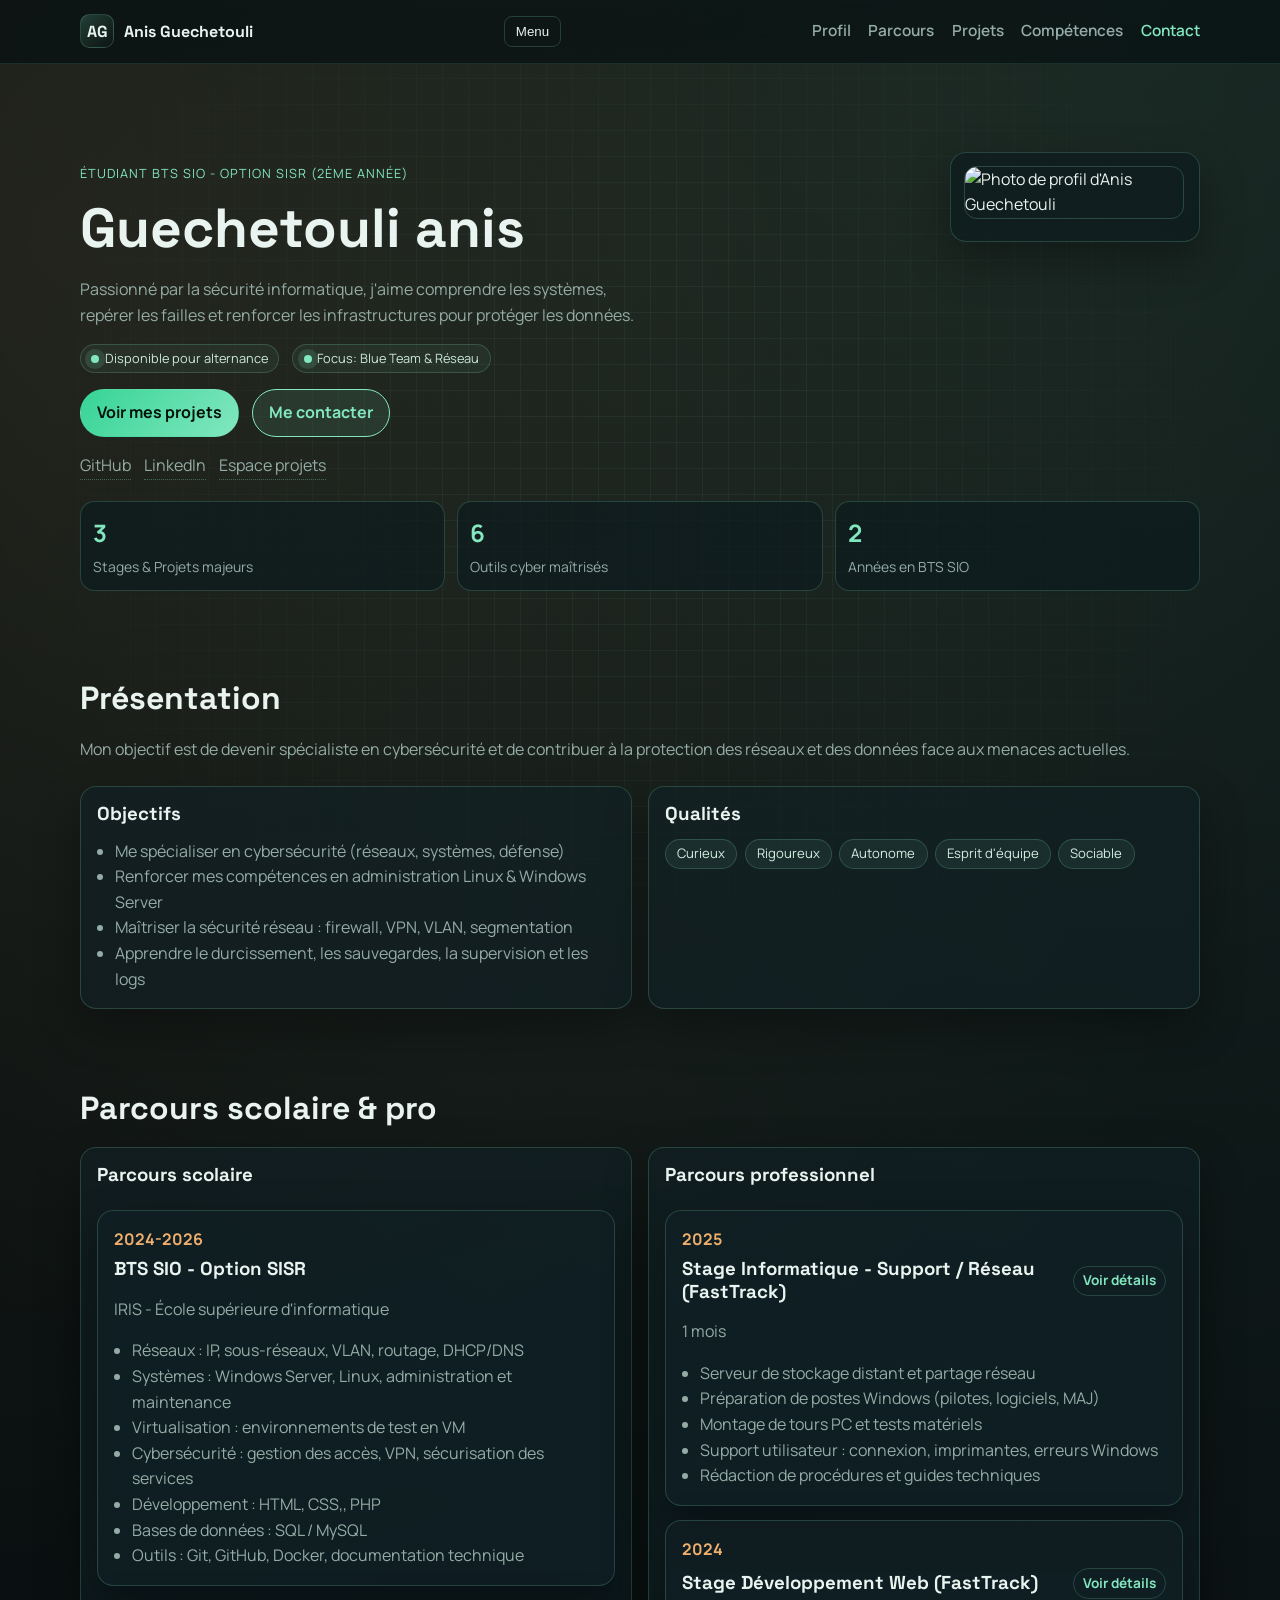
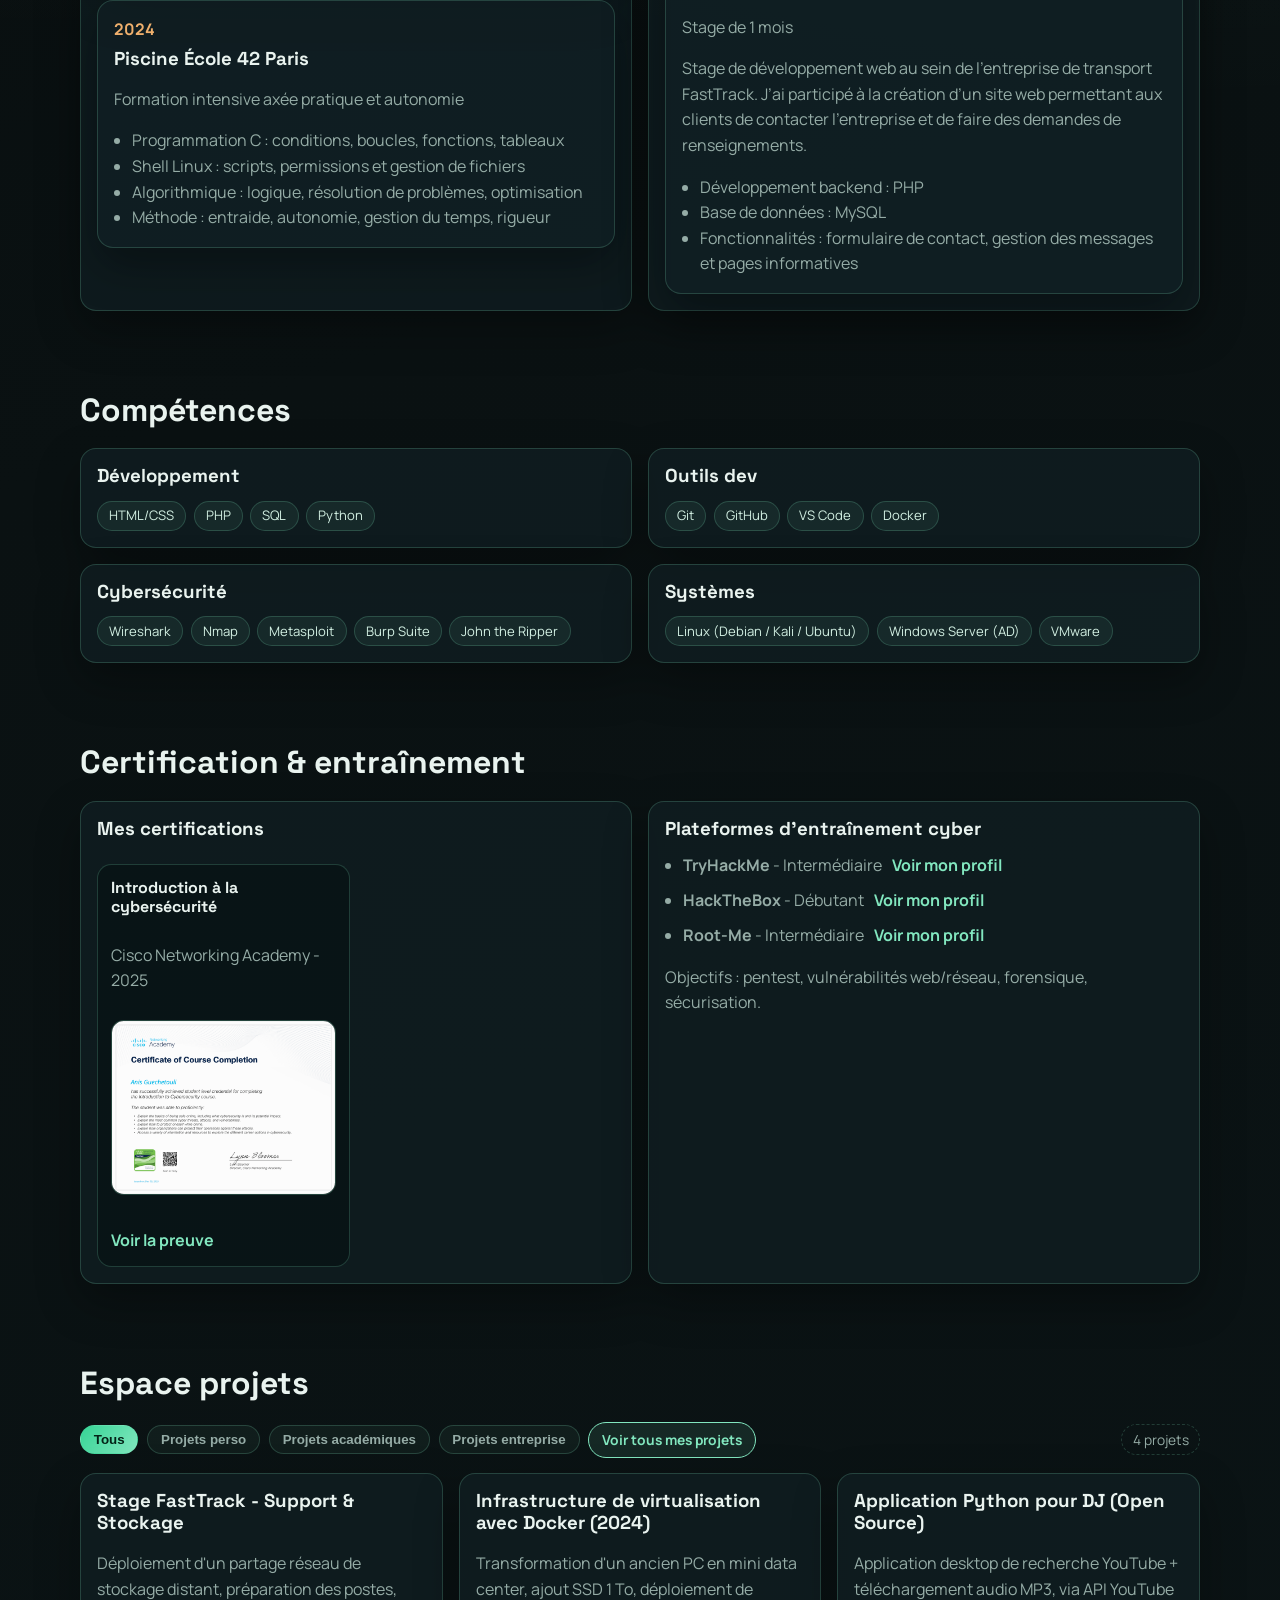
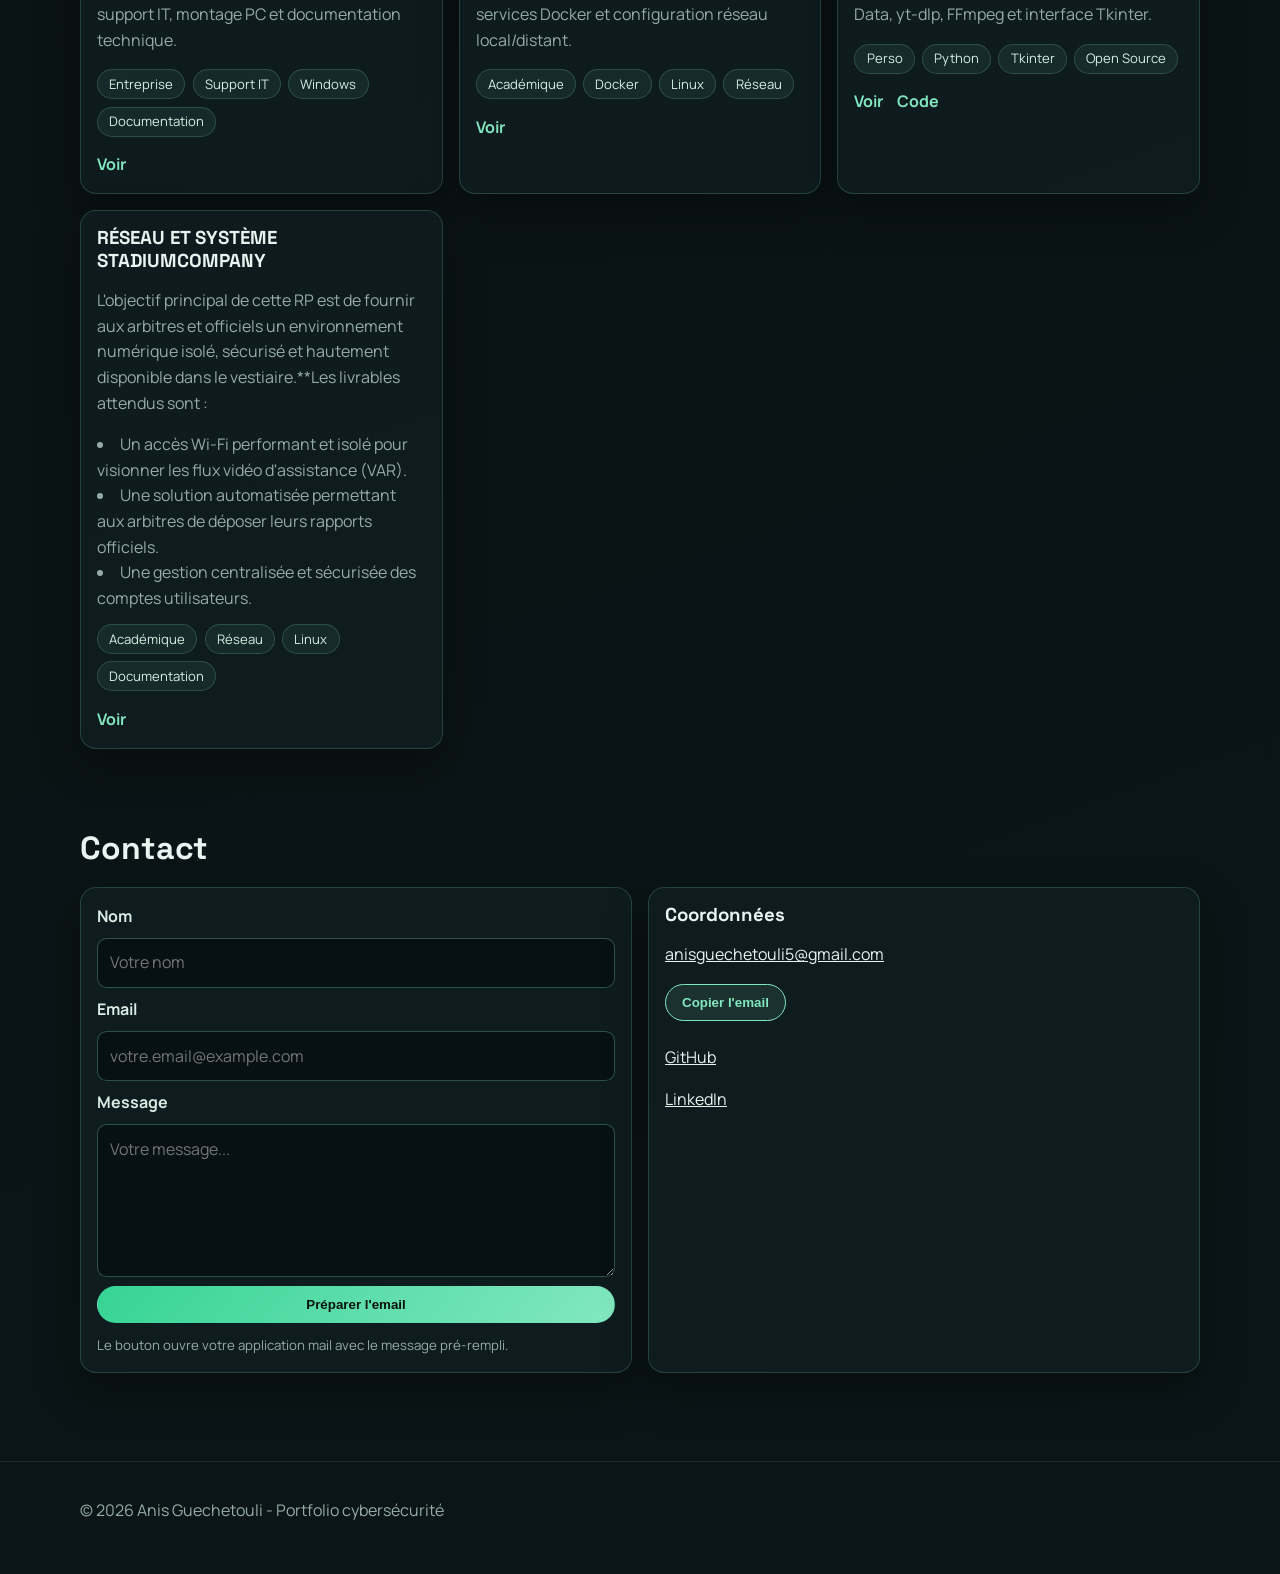
==== index.html @ 328695a2 "premier commit" ====
﻿<!DOCTYPE html>
<html lang="fr">
    <head>
        <meta charset="UTF-8"/>
        <meta name="viewport" content="width=device-width, initial-scale=1.0"/>
        <title>Anis Guechetouli | Portfolio Cybersécurité</title>
        <meta
            name="description"
            content="Portfolio d'Anis Guechetouli, étudiant BTS SIO SISR, orienté cybersécurité, réseaux et systèmes."/>
        <link rel="preconnect" href="https://fonts.googleapis.com"/>
        <link
            rel="preconnect"
            href="https://fonts.gstatic.com"
            crossorigin="crossorigin"/>
        <link
            href="https://fonts.googleapis.com/css2?family=Space+Grotesk:wght@400;500;700&family=Manrope:wght@400;600;700&display=swap"
            rel="stylesheet"/>
        <link rel="stylesheet" href="styles.css?v=20260315b"/>
    </head>
    <body>
        <div class="scroll-progress" id="scrollProgress" aria-hidden="true"></div>
        <div class="bg-grid" aria-hidden="true"></div>

        <header class="site-header">
            <div class="container nav-wrap">
                <a href="#home" class="brand">
                    <span class="brand-mark">AG</span>
                    <span class="brand-text">Anis Guechetouli</span>
                </a>
                <button class="menu-btn" id="menuBtn" aria-label="Ouvrir le menu">Menu</button>
                <nav class="nav" id="siteNav">
                    <a href="#profil">Profil</a>
                    <a href="#parcours">Parcours</a>
                    <a href="#projets">Projets</a>
                    <a href="#competences">Compétences</a>
                    <a href="#contact">Contact</a>
                </nav>
            </div>
        </header>

        <main id="home">
            <section class="hero container reveal">
                <div class="hero-layout">
                    <div>
                        <p class="eyebrow">Étudiant BTS SIO - Option SISR (2ème année)</p>
                        <h1>Guechetouli anis</h1>
                        <p class="lead">
                            Passionné par la sécurité informatique, j'aime comprendre les systèmes, repérer
                            les failles et renforcer les infrastructures pour protéger les données.
                        </p>
                        <div class="hero-meta">
                            <span class="status-dot">Disponible pour alternance</span>
                            <span class="status-dot">Focus: Blue Team & Réseau</span>
                        </div>
                    </div>

                    <aside class="profile-card">
                        <img
                            class="profile-photo"
                            src="IMG_6155.png"
                            alt="Photo de profil d'Anis Guechetouli"/>
                        <p class="photo-note"></p>
                    </aside>
                </div>

                <div class="hero-actions">
                    <a class="btn btn-primary" href="#projets">Voir mes projets</a>
                    <a class="btn btn-ghost" href="mailto:anisguechetouli5@gmail.com">Me contacter</a>
                </div>

                <div class="social-links">
                    <a href="https://github.com/anis-guechetouli" target="_blank" rel="noreferrer">GitHub</a>
                    <a
                        href="https://www.linkedin.com/in/anis-guechetouli/"
                        target="_blank"
                        rel="noreferrer">LinkedIn</a>
                    <a
                        href="https://dandy-cowbell-23a.notion.site/Espace-Projets-2f4beac706b78072b6fbd65566114f82"
                        target="_blank"
                        rel="noreferrer">Espace projets</a>
                </div>

                <div class="hero-stats">
                    <article class="stat-card">
                        <p class="stat-number" data-target="3">0</p>
                        <p class="stat-label">Stages & Projets majeurs</p>
                    </article>
                    <article class="stat-card">
                        <p class="stat-number" data-target="6">0</p>
                        <p class="stat-label">Outils cyber maîtrisés</p>
                    </article>
                    <article class="stat-card">
                        <p class="stat-number" data-target="2">0</p>
                        <p class="stat-label">Années en BTS SIO</p>
                    </article>
                </div>
            </section>

            <section id="profil" class="section container reveal">
                <div class="section-head">
                    <h2>Présentation</h2>
                </div>
                <p>
                    Mon objectif est de devenir spécialiste en cybersécurité et de contribuer à la
                    protection des réseaux et des données face aux menaces actuelles.
                </p>

                <div class="grid two-cols mt-24">
                    <article class="card">
                        <h3>Objectifs</h3>
                        <ul>
                            <li>Me spécialiser en cybersécurité (réseaux, systèmes, défense)</li>
                            <li>Renforcer mes compétences en administration Linux & Windows Server</li>
                            <li>Maîtriser la sécurité réseau : firewall, VPN, VLAN, segmentation</li>
                            <li>Apprendre le durcissement, les sauvegardes, la supervision et les logs</li>
                        </ul>
                    </article>

                    <article class="card">
                        <h3>Qualités</h3>
                        <div class="pill-wrap">
                            <span class="pill">Curieux</span>
                            <span class="pill">Rigoureux</span>
                            <span class="pill">Autonome</span>
                            <span class="pill">Esprit d'équipe</span>
                            <span class="pill">Sociable</span>
                        </div>
                    </article>
                </div>
            </section>

            <section id="parcours" class="section container reveal">
                <div class="section-head">
                    <h2>Parcours scolaire & pro</h2>
                </div>

                <div class="grid two-cols">
                    <article class="card">
                        <h3>Parcours scolaire</h3>
                        <div class="timeline mt-24">
                            <!-- TEMPLATE PARCOURS SCOLAIRE: copier/coller un bloc timeline-item -->
                            <article class="timeline-item">
                                <span class="year">2024-2026</span>
                                <h3>BTS SIO - Option SISR</h3>
                                <p>IRIS - École supérieure d'informatique</p>
                                <ul>
                                    <li>Réseaux : IP, sous-réseaux, VLAN, routage, DHCP/DNS</li>
                                    <li>Systèmes : Windows Server, Linux, administration et maintenance</li>
                                    <li>Virtualisation : environnements de test en VM</li>
                                    <li>Cybersécurité : gestion des accès, VPN, sécurisation des services</li>
                                    <li>Développement : HTML, CSS,, PHP</li>
                                    <li>Bases de données : SQL / MySQL</li>
                                    <li>Outils : Git, GitHub, Docker, documentation technique</li>
                                </ul>
                            </article>

                            <article class="timeline-item">
                                <span class="year">2024</span>
                                <h3>Piscine École 42 Paris</h3>
                                <p>Formation intensive axée pratique et autonomie</p>
                                <ul>
                                    <li>Programmation C : conditions, boucles, fonctions, tableaux</li>
                                    <li>Shell Linux : scripts, permissions et gestion de fichiers</li>
                                    <li>Algorithmique : logique, résolution de problèmes, optimisation</li>
                                    <li>Méthode : entraide, autonomie, gestion du temps, rigueur</li>
                                </ul>
                            </article>
                        </div>
                    </article>

                    <article class="card">
                        <h3>Parcours professionnel</h3>
                        <div class="timeline mt-24">
                            <!-- TEMPLATE PARCOURS PRO: copier/coller un bloc timeline-item -->
                            <article class="timeline-item">
                                <span class="year">2025</span>
                                <div class="timeline-top">
                                    <h3>Stage Informatique - Support / Réseau (FastTrack)</h3>
                                    <a
                                        class="mini-link"
                                        href="https://dandy-cowbell-23a.notion.site/Stage-Informatique-Support-R-seau-2f4beac706b780d18c65e5274278aaa8"
                                        target="_blank"
                                        rel="noreferrer">Voir détails</a>
                                </div>
                                <p>1 mois</p>
                                <ul>
                                    <li>Serveur de stockage distant et partage réseau</li>
                                    <li>Préparation de postes Windows (pilotes, logiciels, MAJ)</li>
                                    <li>Montage de tours PC et tests matériels</li>
                                    <li>Support utilisateur : connexion, imprimantes, erreurs Windows</li>
                                    <li>Rédaction de procédures et guides techniques</li>
                                </ul>
                            </article>

                            <article class="timeline-item">
                                <span class="year">2024</span>

                                <div class="timeline-top">
                                    <h3>Stage Développement Web (FastTrack)</h3>
                                    <a
                                        class="mini-link"
                                        href="https://fasttrack.alwaysdata.net/"
                                        target="_blank"
                                        rel="noreferrer">
                                        Voir détails
                                    </a>
                                </div>

                                <p>Stage de 1 mois</p>

                                <p>
                                    Stage de développement web au sein de l’entreprise de transport FastTrack. J’ai
                                    participé à la création d’un site web permettant aux clients de contacter
                                    l’entreprise et de faire des demandes de renseignements.
                                </p>

                                <ul>
                                    <li>Développement backend : PHP</li>
                                    <li>Base de données : MySQL</li>
                                    <li>Fonctionnalités : formulaire de contact, gestion des messages et pages
                                        informatives</li>
                                </ul>
                            </article>
                        </div>
                    </article>
                </div>
            </section>

            <section id="competences" class="section container reveal">
                <div class="section-head">
                    <h2>Compétences</h2>
                </div>

                <div class="grid skills-grid">
                    <article class="card">
                        <h3>Développement</h3>
                        <div class="pill-wrap">
                            <span class="pill">HTML/CSS</span>
                            <span class="pill">PHP</span>
                            <span class="pill">SQL</span>
                            <span class="pill">Python</span>
                        </div>
                    </article>

                    <article class="card">
                        <h3>Outils dev</h3>
                        <div class="pill-wrap">
                            <span class="pill">Git</span>
                            <span class="pill">GitHub</span>
                            <span class="pill">VS Code</span>
                            <span class="pill">Docker</span>
                        </div>
                    </article>

                    <article class="card">
                        <h3>Cybersécurité</h3>
                        <div class="pill-wrap">
                            <span class="pill">Wireshark</span>
                            <span class="pill">Nmap</span>
                            <span class="pill">Metasploit</span>
                            <span class="pill">Burp Suite</span>
                            <span class="pill">John the Ripper</span>
                        </div>
                    </article>

                    <article class="card">
                        <h3>Systèmes</h3>
                        <div class="pill-wrap">
                            <span class="pill">Linux (Debian / Kali / Ubuntu)</span>
                            <span class="pill">Windows Server (AD)</span>
                            <span class="pill">VMware</span>
                        </div>
                    </article>
                </div>
            </section>

            <section id="certifications" class="section container reveal">
                <div class="section-head">
                    <h2>Certification & entraînement</h2>
                </div>

                <div class="grid two-cols">
                    <article class="card">
                        <h3>Mes certifications</h3>
                        <div class="cert-grid mt-24">
                            <!-- TEMPLATE CERTIFICATION: copier/coller un bloc cert-card -->
                            <article class="cert-card">
                                <h4>Introduction à la cybersécurité</h4>
                                <p>Cisco Networking Academy - 2025</p>
                                <a
                                    class="cert-image-link"
                                    href="mise-a-jour-i2cs-jan-22.png"
                                    target="_blank"
                                    rel="noreferrer">
                                    <img
                                        class="cert-image"
                                        src="mise-a-jour-i2cs-jan-22.png"
                                        alt="Photo de la certification"/>
                                </a>
                                <div class="project-actions">
                                    <a
                                        href="https://www.credly.com/badges/a470fe22-ee03-40c3-ac99-0159df88e92e/public_url"
                                        target="_blank"
                                        rel="noreferrer">Voir la preuve</a>
                                </div>
                            </article>
                        </div>
                    </article>

                    <article class="card">
                        <h3>Plateformes d'entraînement cyber</h3>
                        <ul class="platform-list">
                            <!-- TEMPLATE PLATEFORME: copier/coller un bloc li -->
                            <li>
                                <strong>TryHackMe</strong>
                                - Intermédiaire
                                <a href="#" target="_blank" rel="noreferrer">Voir mon profil</a>
                            </li>
                            <li>
                                <strong>HackTheBox</strong>
                                - Débutant
                                <a href="#" target="_blank" rel="noreferrer">Voir mon profil</a>
                            </li>
                            <li>
                                <strong>Root-Me</strong>
                                - Intermédiaire
                                <a href="#" target="_blank" rel="noreferrer">Voir mon profil</a>
                            </li>
                        </ul>
                        <p>Objectifs : pentest, vulnérabilités web/réseau, forensique, sécurisation.</p>
                    </article>
                </div>
            </section>

            <section id="projets" class="section container reveal">
                <div class="section-head">
                    <h2>Espace projets</h2>
                </div>

                <div class="project-toolbar">
                    <button class="filter-btn is-active" type="button" data-filter="all">Tous</button>
                    <button class="filter-btn" type="button" data-filter="perso">Projets perso</button>
                    <button class="filter-btn" type="button" data-filter="academique">Projets académiques</button>
                    <button class="filter-btn" type="button" data-filter="entreprise">Projets entreprise</button>
                    <a
                        class="btn btn-ghost toolbar-link"
                        href="https://dandy-cowbell-23a.notion.site/Espace-Projets-2f4beac706b78072b6fbd65566114f82"
                        target="_blank"
                        rel="noreferrer">Voir tous mes projets</a>
                    <span class="project-count" id="projectCount">0 projet</span>
                </div>

                <div class="projects-grid" id="projectsGrid">
                    <!-- TEMPLATE PROJET: copier/coller un bloc project-card et adapter
                    data-category -->
                    <article class="project-card" data-category="entreprise">
                        <h3>Stage FastTrack - Support & Stockage</h3>
                        <p>Déploiement d'un partage réseau de stockage distant, préparation des postes,
                            support IT, montage PC et documentation technique.</p>
                        <div class="tags">
                            <span>Entreprise</span><span>Support IT</span><span>Windows</span><span>Documentation</span>
                        </div>
                        <div class="project-actions">
                            <a
                                href="https://dandy-cowbell-23a.notion.site/Stage-Informatique-Support-R-seau-2f4beac706b780d18c65e5274278aaa8"
                                target="_blank"
                                rel="noreferrer">Voir</a>
                        </div>
                    </article>

                    <article class="project-card" data-category="perso">
                        <h3>Infrastructure de virtualisation avec Docker (2024)</h3>
                        <p>Transformation d'un ancien PC en mini data center, ajout SSD 1 To,
                            déploiement de services Docker et configuration réseau local/distant.</p>
                        <div class="tags">
                            <span>Académique</span><span>Docker</span><span>Linux</span><span>Réseau</span>
                        </div>
                        <div class="project-actions">
                            <a href="https://dandy-cowbell-23a.notion.site/MISE-EN-PLACE-D-UNE-INFRASTRUCTURE-DE-VIRTUALISATION-AVEC-DOCKER-2f4beac706b7803e8856c15a7f8cccd5" target="_blank" rel="noreferrer">Voir</a>
                        </div>
                    </article>

                    <article class="project-card" data-category="perso">
                        <h3>Application Python pour DJ (Open Source)</h3>
                        <p>Application desktop de recherche YouTube + téléchargement audio MP3, via API
                            YouTube Data, yt-dlp, FFmpeg et interface Tkinter.</p>
                        <div class="tags">
                            <span>Perso</span><span>Python</span><span>Tkinter</span><span>Open Source</span>
                        </div>
                        <div class="project-actions">
                            <a
                                href="https://www.linkedin.com/posts/anis-guechetouli_projet-perso-open-source-pour-djs-activity-7315713298174283777-f9oU?utm_source=share&utm_medium=member_desktop&rcm=ACoAAEWVmvMBLLID_qI1lMSM7P5g9cV9ydRHi2I"
                                target="_blank"
                                rel="noreferrer">Voir</a>
                            <a href="https://github.com/anis-guechetouli/free-musique-DJ" target="_blank" rel="noreferrer">Code</a>
                        </div>
                    </article>

                    <article class="project-card" data-category="academique">
                        <h3>RÉSEAU ET SYSTÈME STADIUMCOMPANY</h3>
                        <p>L'objectif principal de cette RP est de fournir aux arbitres et officiels un
                            environnement numérique isolé, sécurisé et hautement disponible dans le
                            vestiaire.**Les livrables attendus sont :</p>
                        <li>Un accès Wi-Fi performant et isolé pour visionner les flux vidéo
                            d'assistance (VAR).</li>
                        <li>Une solution automatisée permettant aux arbitres de déposer leurs rapports
                            officiels.</li>
                        <li>Une gestion centralisée et sécurisée des comptes utilisateurs.</li>
                        <div class="tags">
                            <span>Académique</span><span>Réseau</span><span>Linux</span><span>Documentation</span>
                        </div>
                        <div class="project-actions">
                            <a
                                href="https://dandy-cowbell-23a.notion.site/ARBITRES-OFFICIELS-322beac706b7800fac97c70ebd43071c"
                                target="_blank"
                                rel="noreferrer">Voir</a>

                        </div>
                    </article>
                </div>
            </section>

            <section id="contact" class="section container reveal">
                <div class="section-head">
                    <h2>Contact</h2>
                </div>

                <div class="grid two-cols">
                    <form class="card contact-form" id="contactForm">
                        <label for="name">Nom</label>
                        <input
                            id="name"
                            name="name"
                            type="text"
                            placeholder="Votre nom"
                            required="required"/>

                        <label for="email">Email</label>
                        <input
                            id="email"
                            name="email"
                            type="email"
                            placeholder="votre.email@example.com"
                            required="required"/>

                        <label for="message">Message</label>
                        <textarea
                            id="message"
                            name="message"
                            rows="5"
                            placeholder="Votre message..."
                            required="required"></textarea>

                        <button class="btn btn-primary" type="submit">Préparer l'email</button>
                        <p class="form-help">Le bouton ouvre votre application mail avec le message pré-rempli.</p>
                    </form>

                    <aside class="card">
                        <h3>Coordonnées</h3>
                        <p>
                            <a href="mailto:anisguechetouli5@gmail.com" id="emailAddress">anisguechetouli5@gmail.com</a>
                        </p>
                        <button class="btn btn-ghost inline-btn" id="copyEmailBtn" type="button">Copier l'email</button>
                        <p>
                            <a href="https://github.com/anis-guechetouli" target="_blank" rel="noreferrer">GitHub</a>
                        </p>
                        <p>
                            <a href="https://www.linkedin.com/in/anis-guechetouli/" target="_blank" rel="noreferrer">LinkedIn</a>
                        </p>
                    </aside>
                </div>
            </section>
        </main>

        <footer class="site-footer">
            <div class="container">
                <p>©
                    <span id="year"></span>
                    Anis Guechetouli - Portfolio cybersécurité</p>
            </div>
        </footer>

        <button
            class="back-top"
            id="backTopBtn"
            type="button"
            aria-label="Remonter en haut">↑</button>
        <div class="toast" id="toast" role="status" aria-live="polite"></div>
        <div class="lightbox" id="certLightbox" hidden="hidden" aria-hidden="true">
            <button
                class="lightbox-close"
                id="lightboxClose"
                type="button"
                aria-label="Fermer">×</button>
            <img
                class="lightbox-image"
                id="lightboxImage"
                src=""
                alt="Certification agrandie"/>
        </div>

        <script src="script.js?v=20260315b"></script>
    </body>
</html>
---- styles.css ----
﻿:root {
  --bg: #0a1112;
  --panel: rgba(17, 33, 37, 0.66);
  --line: rgba(130, 231, 191, 0.2);
  --text: #e9f3ef;
  --muted: #95aca6;
  --accent: #82e7bf;
  --accent-strong: #36d495;
  --warm: #f0b06d;
  --shadow: 0 18px 45px rgba(0, 0, 0, 0.33);
}

* { box-sizing: border-box; }
html, body { margin: 0; padding: 0; }

body {
  font-family: "Manrope", sans-serif;
  color: var(--text);
  background:
    radial-gradient(circle at 5% 5%, rgba(240, 176, 109, 0.1), transparent 30%),
    radial-gradient(circle at 90% 0%, rgba(130, 231, 191, 0.12), transparent 35%),
    linear-gradient(160deg, #060b0c 0%, #0a1112 40%, #0b1517 100%);
  min-height: 100vh;
  line-height: 1.6;
  scroll-behavior: smooth;
}

.scroll-progress {
  position: fixed;
  top: 0;
  left: 0;
  width: 0;
  height: 3px;
  background: linear-gradient(90deg, var(--warm), var(--accent));
  z-index: 40;
}

.bg-grid {
  position: fixed;
  inset: 0;
  pointer-events: none;
  background-image:
    linear-gradient(rgba(130, 231, 191, 0.06) 1px, transparent 1px),
    linear-gradient(90deg, rgba(130, 231, 191, 0.06) 1px, transparent 1px);
  background-size: 26px 26px;
  mask-image: radial-gradient(circle at center, black 20%, transparent 85%);
  z-index: -1;
}

.container { width: min(1120px, 92%); margin: 0 auto; }

.site-header {
  position: sticky;
  top: 0;
  z-index: 20;
  backdrop-filter: blur(14px);
  background: rgba(7, 16, 18, 0.7);
  border-bottom: 1px solid rgba(130, 231, 191, 0.12);
}

.nav-wrap {
  display: flex;
  align-items: center;
  justify-content: space-between;
  padding: 0.9rem 0;
}

.brand {
  display: inline-flex;
  align-items: center;
  gap: 0.65rem;
  color: var(--text);
  text-decoration: none;
  font-family: "Space Grotesk", sans-serif;
  font-weight: 700;
}

.brand-mark {
  width: 34px;
  height: 34px;
  display: grid;
  place-items: center;
  border: 1px solid var(--line);
  border-radius: 0.6rem;
  background: linear-gradient(140deg, rgba(130, 231, 191, 0.2), rgba(130, 231, 191, 0));
}

.nav { display: flex; gap: 1.1rem; }
.nav a, a { color: var(--text); }

.nav a {
  text-decoration: none;
  font-weight: 600;
  font-size: 0.96rem;
  color: var(--muted);
  transition: color 0.2s ease;
}

.nav a:hover,
.nav a.is-active { color: var(--accent); }

.menu-btn {
  display: none;
  background: transparent;
  color: var(--text);
  border: 1px solid var(--line);
  border-radius: 0.5rem;
  padding: 0.45rem 0.7rem;
}

main { padding-bottom: 3rem; }
.hero { padding: 5.5rem 0 3rem; }

.hero-layout {
  display: grid;
  grid-template-columns: minmax(0, 1fr) 250px;
  gap: 1.1rem;
  align-items: start;
}

h1, h2, h3, h4 {
  font-family: "Space Grotesk", sans-serif;
  line-height: 1.2;
  margin: 0;
}

.eyebrow {
  color: var(--accent);
  text-transform: uppercase;
  letter-spacing: 0.08em;
  font-size: 0.79rem;
  margin-bottom: 0.65rem;
}

h1 { font-size: clamp(2rem, 4.3vw, 3.7rem); max-width: 16ch; }
.lead { color: var(--muted); max-width: 58ch; }

.hero-meta,
.hero-actions,
.social-links {
  display: flex;
  flex-wrap: wrap;
  gap: 0.8rem;
  margin-top: 1rem;
}

.status-dot {
  display: inline-flex;
  align-items: center;
  gap: 0.35rem;
  border: 1px solid var(--line);
  border-radius: 999px;
  padding: 0.2rem 0.65rem;
  color: #cbe8dc;
  font-size: 0.8rem;
  background: rgba(130, 231, 191, 0.06);
}

.status-dot::before {
  content: "";
  width: 8px;
  height: 8px;
  border-radius: 999px;
  background: var(--accent);
  box-shadow: 0 0 0 6px rgba(130, 231, 191, 0.14);
}

.profile-card {
  background: rgba(13, 27, 30, 0.72);
  border: 1px solid var(--line);
  border-radius: 1rem;
  padding: 0.8rem;
  box-shadow: var(--shadow);
}

.profile-photo {
  width: 100%;
  max-width: 220px;
  aspect-ratio: 1 / 1;
  object-fit: cover;
  border-radius: 0.8rem;
  border: 1px solid rgba(130, 231, 191, 0.22);
}

.photo-note { margin: 0.6rem 0 0; font-size: 0.8rem; }
.social-links a { color: var(--muted); text-decoration: none; border-bottom: 1px dotted rgba(130, 231, 191, 0.35); }

.hero-stats {
  margin-top: 1.35rem;
  display: grid;
  grid-template-columns: repeat(3, minmax(0, 1fr));
  gap: 0.75rem;
}

.stat-card {
  background: rgba(13, 27, 30, 0.72);
  border: 1px solid var(--line);
  border-radius: 0.9rem;
  padding: 0.75rem;
}

.stat-number {
  margin: 0;
  color: var(--accent);
  font-size: 1.5rem;
  font-weight: 700;
}

.stat-label { margin: 0.2rem 0 0; font-size: 0.87rem; color: var(--muted); }

.btn {
  border: 1px solid transparent;
  border-radius: 999px;
  padding: 0.64rem 1rem;
  text-decoration: none;
  font-weight: 700;
  display: inline-flex;
  align-items: center;
  justify-content: center;
}

.btn,
.filter-btn,
.mini-link,
.project-actions a,
.menu-btn,
.platform-list a,
.back-top,
.lightbox-close,
.nav a,
.social-links a {
  display: inline-flex;
  align-items: center;
  transition: transform 0.2s ease, box-shadow 0.2s ease, color 0.2s ease, background 0.2s ease;
}

.btn:hover,
.filter-btn:hover,
.mini-link:hover,
.project-actions a:hover,
.menu-btn:hover,
.platform-list a:hover,
.back-top:hover,
.lightbox-close:hover,
.nav a:hover,
.social-links a:hover {
  transform: translateY(-2px);
  box-shadow: 0 8px 20px rgba(0, 0, 0, 0.28);
}

.btn:active,
.filter-btn:active,
.mini-link:active,
.project-actions a:active,
.menu-btn:active,
.platform-list a:active,
.back-top:active,
.lightbox-close:active,
.nav a:active,
.social-links a:active {
  transform: scale(0.96);
}

.btn-primary { background: linear-gradient(130deg, var(--accent-strong), var(--accent)); color: #03130d; }
.btn-ghost {
  border-color: #82e7bf;
  color: #82e7bf;
  background: rgba(130, 231, 191, 0.1);
}

.section { padding: 2.5rem 0; }
.section-head { margin-bottom: 1.2rem; }
.section h2 { font-size: clamp(1.5rem, 2.5vw, 2.2rem); }

.grid { display: grid; gap: 1rem; }
.two-cols { grid-template-columns: repeat(2, minmax(0, 1fr)); }
.skills-grid { grid-template-columns: repeat(2, minmax(0, 1fr)); }

.card,
.project-card,
.timeline-item {
  background: var(--panel);
  border: 1px solid var(--line);
  border-radius: 1rem;
  padding: 1rem;
  box-shadow: var(--shadow);
}

.mt-24 { margin-top: 1.5rem; }
p, li { color: var(--muted); }
ul { margin: 0.8rem 0 0; padding-left: 1.1rem; }

.pill-wrap,
.tags {
  display: flex;
  flex-wrap: wrap;
  gap: 0.45rem;
  margin-top: 0.8rem;
}

.pill,
.tags span {
  font-size: 0.82rem;
  color: #d2efe2;
  border: 1px solid var(--line);
  border-radius: 999px;
  padding: 0.22rem 0.7rem;
  background: rgba(130, 231, 191, 0.07);
}

.timeline { display: grid; gap: 0.9rem; }
.timeline-top { display: flex; justify-content: space-between; align-items: center; gap: 0.75rem; }

.mini-link {
  color: var(--accent);
  text-decoration: none;
  font-size: 0.85rem;
  font-weight: 700;
  border: 1px solid var(--line);
  border-radius: 999px;
  padding: 0.2rem 0.55rem;
  white-space: nowrap;
}

.year { display: inline-block; color: var(--warm); font-weight: 700; margin-bottom: 0.35rem; }

.project-toolbar {
  display: flex;
  flex-wrap: wrap;
  align-items: center;
  gap: 0.55rem;
  margin-bottom: 0.95rem;
}

.filter-btn {
  border: 1px solid var(--line);
  border-radius: 999px;
  background: rgba(130, 231, 191, 0.05);
  color: var(--muted);
  padding: 0.38rem 0.8rem;
  font-weight: 700;
  cursor: pointer;
}

.filter-btn.is-active {
  color: #042217;
  background: linear-gradient(130deg, var(--accent-strong), var(--accent));
  border-color: transparent;
}

.toolbar-link { padding: 0.38rem 0.8rem; font-size: 0.86rem; }

.project-count {
  margin-left: auto;
  color: var(--muted);
  font-size: 0.86rem;
  border: 1px dashed var(--line);
  border-radius: 999px;
  padding: 0.22rem 0.65rem;
}

.projects-grid { display: grid; grid-template-columns: repeat(3, minmax(0, 1fr)); gap: 1rem; }
.project-card.is-hidden { display: none; }

.project-actions { display: flex; gap: 0.85rem; margin-top: 0.95rem; }
.project-actions a { text-decoration: none; color: var(--accent); font-weight: 700; }

.cert-grid { display: grid; grid-template-columns: repeat(2, minmax(0, 1fr)); gap: 0.8rem; }

.cert-card {
  display: grid;
  gap: 0.65rem;
  background: rgba(8, 20, 22, 0.72);
  border: 1px solid rgba(130, 231, 191, 0.2);
  border-radius: 0.9rem;
  padding: 0.8rem;
}

.cert-image {
  width: 100%;
  border-radius: 0.8rem;
  border: 1px solid rgba(130, 231, 191, 0.25);
  background: rgba(6, 14, 16, 0.75);
  object-fit: cover;
  cursor: zoom-in;
  transition: transform 0.25s ease, box-shadow 0.25s ease;
}

.cert-image:hover {
  transform: scale(1.03);
  box-shadow: 0 10px 24px rgba(0, 0, 0, 0.4);
}

.cert-image-link {
  display: block;
  border-radius: 0.8rem;
}
.platform-list li { margin-bottom: 0.6rem; }
.platform-list a { margin-left: 0.45rem; color: var(--accent); text-decoration: none; font-weight: 700; }

.contact-form { display: grid; gap: 0.55rem; }
.form-help { margin: 0.2rem 0 0; font-size: 0.83rem; color: var(--muted); }

label { font-weight: 700; color: #d8ebe2; }

input,
textarea {
  width: 100%;
  border: 1px solid rgba(130, 231, 191, 0.3);
  background: rgba(5, 14, 16, 0.7);
  border-radius: 0.6rem;
  color: var(--text);
  padding: 0.7rem 0.75rem;
  font: inherit;
}

input:focus,
textarea:focus {
  outline: 2px solid rgba(130, 231, 191, 0.35);
  border-color: var(--accent);
}

.inline-btn { margin-bottom: 0.5rem; }

.site-footer {
  border-top: 1px solid rgba(130, 231, 191, 0.12);
  padding: 1.2rem 0 2.2rem;
  color: var(--muted);
}

.back-top {
  position: fixed;
  right: 1rem;
  bottom: 1rem;
  width: 44px;
  height: 44px;
  border-radius: 999px;
  border: 1px solid var(--line);
  background: rgba(4, 18, 15, 0.86);
  color: var(--accent);
  font-size: 1.15rem;
  cursor: pointer;
  opacity: 0;
  pointer-events: none;
  transform: translateY(12px);
  transition: opacity 0.2s ease, transform 0.2s ease;
  z-index: 30;
}

.back-top.show {
  opacity: 1;
  pointer-events: auto;
  transform: translateY(0);
}

.toast {
  position: fixed;
  left: 50%;
  bottom: 1rem;
  transform: translateX(-50%) translateY(20px);
  background: rgba(4, 18, 15, 0.95);
  border: 1px solid var(--line);
  color: #d8f5e8;
  padding: 0.5rem 0.9rem;
  border-radius: 999px;
  font-size: 0.84rem;
  opacity: 0;
  pointer-events: none;
  transition: opacity 0.25s ease, transform 0.25s ease;
  z-index: 35;
}

.toast.show {
  opacity: 1;
  transform: translateX(-50%) translateY(0);
}

.lightbox {
  position: fixed;
  inset: 0;
  background: rgba(0, 0, 0, 0.8);
  display: grid;
  place-items: center;
  z-index: 50;
  padding: 1rem;
  opacity: 0;
  transition: opacity 0.2s ease;
}

.lightbox[hidden] {
  display: none;
}

.lightbox.is-open {
  opacity: 1;
}

.lightbox-image {
  max-width: min(980px, 92vw);
  max-height: 88vh;
  border-radius: 0.8rem;
  border: 1px solid rgba(130, 231, 191, 0.25);
  box-shadow: 0 20px 40px rgba(0, 0, 0, 0.45);
}

.lightbox-close {
  position: absolute;
  top: 1rem;
  right: 1rem;
  width: 42px;
  height: 42px;
  border-radius: 999px;
  border: 1px solid var(--line);
  background: rgba(7, 16, 18, 0.92);
  color: var(--text);
  font-size: 1.35rem;
  cursor: pointer;
}

.reveal {
  opacity: 0;
  transform: translateY(18px);
  transition: opacity 0.55s ease, transform 0.55s ease;
}

.reveal.show {
  opacity: 1;
  transform: translateY(0);
}

@media (max-width: 980px) {
  .projects-grid { grid-template-columns: 1fr 1fr; }
  .hero-stats { grid-template-columns: 1fr; }
  .hero-layout { grid-template-columns: 1fr 220px; }
  .cert-grid { grid-template-columns: 1fr; }
}

@media (max-width: 780px) {
  .menu-btn { display: inline-block; }

  .nav {
    position: absolute;
    top: 64px;
    right: 4%;
    width: min(300px, 88vw);
    flex-direction: column;
    background: rgba(6, 14, 16, 0.97);
    border: 1px solid var(--line);
    border-radius: 0.8rem;
    padding: 0.8rem;
    display: none;
  }

  .nav.open { display: flex; }

  .two-cols,
  .skills-grid,
  .projects-grid { grid-template-columns: 1fr; }

  .hero { padding-top: 4.3rem; }
  .hero-layout { grid-template-columns: 1fr; }

  .project-count {
    width: 100%;
    margin-left: 0;
    text-align: center;
  }

  .timeline-top {
    flex-direction: column;
    align-items: flex-start;
  }
}
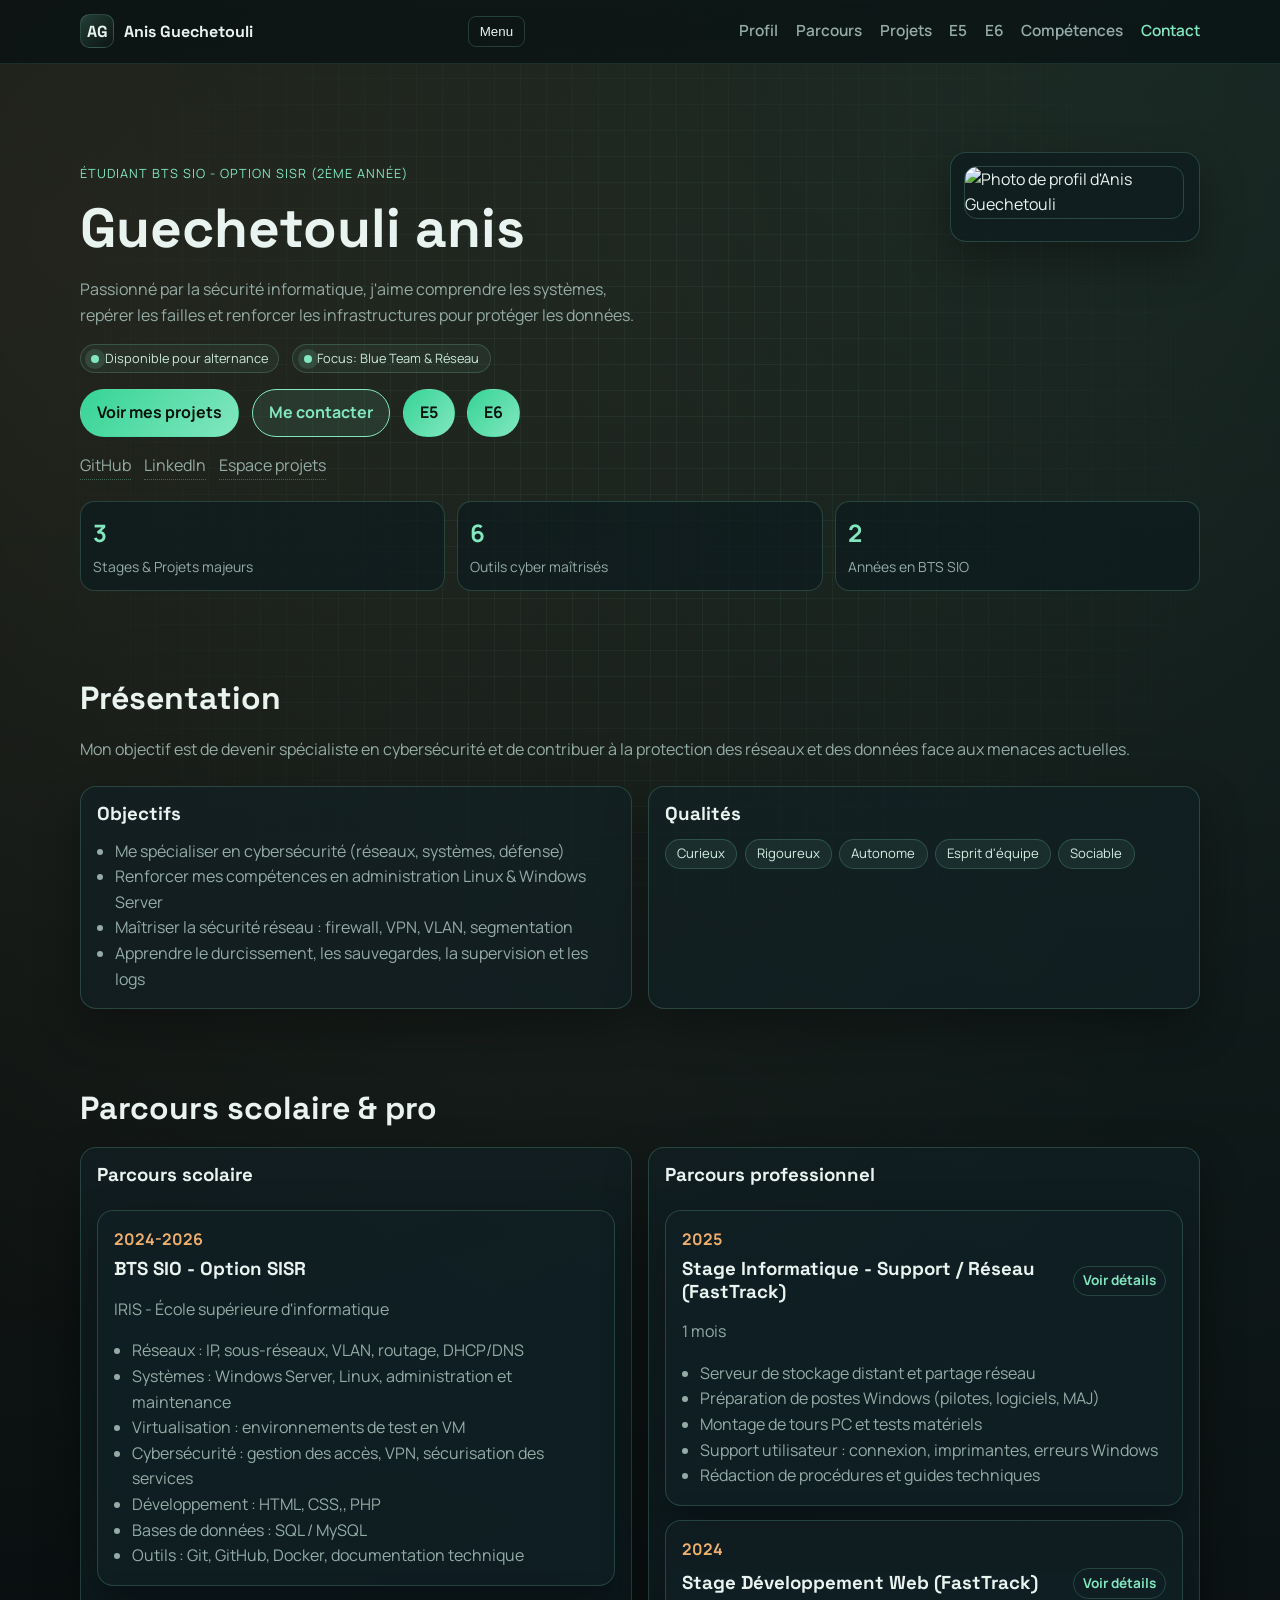
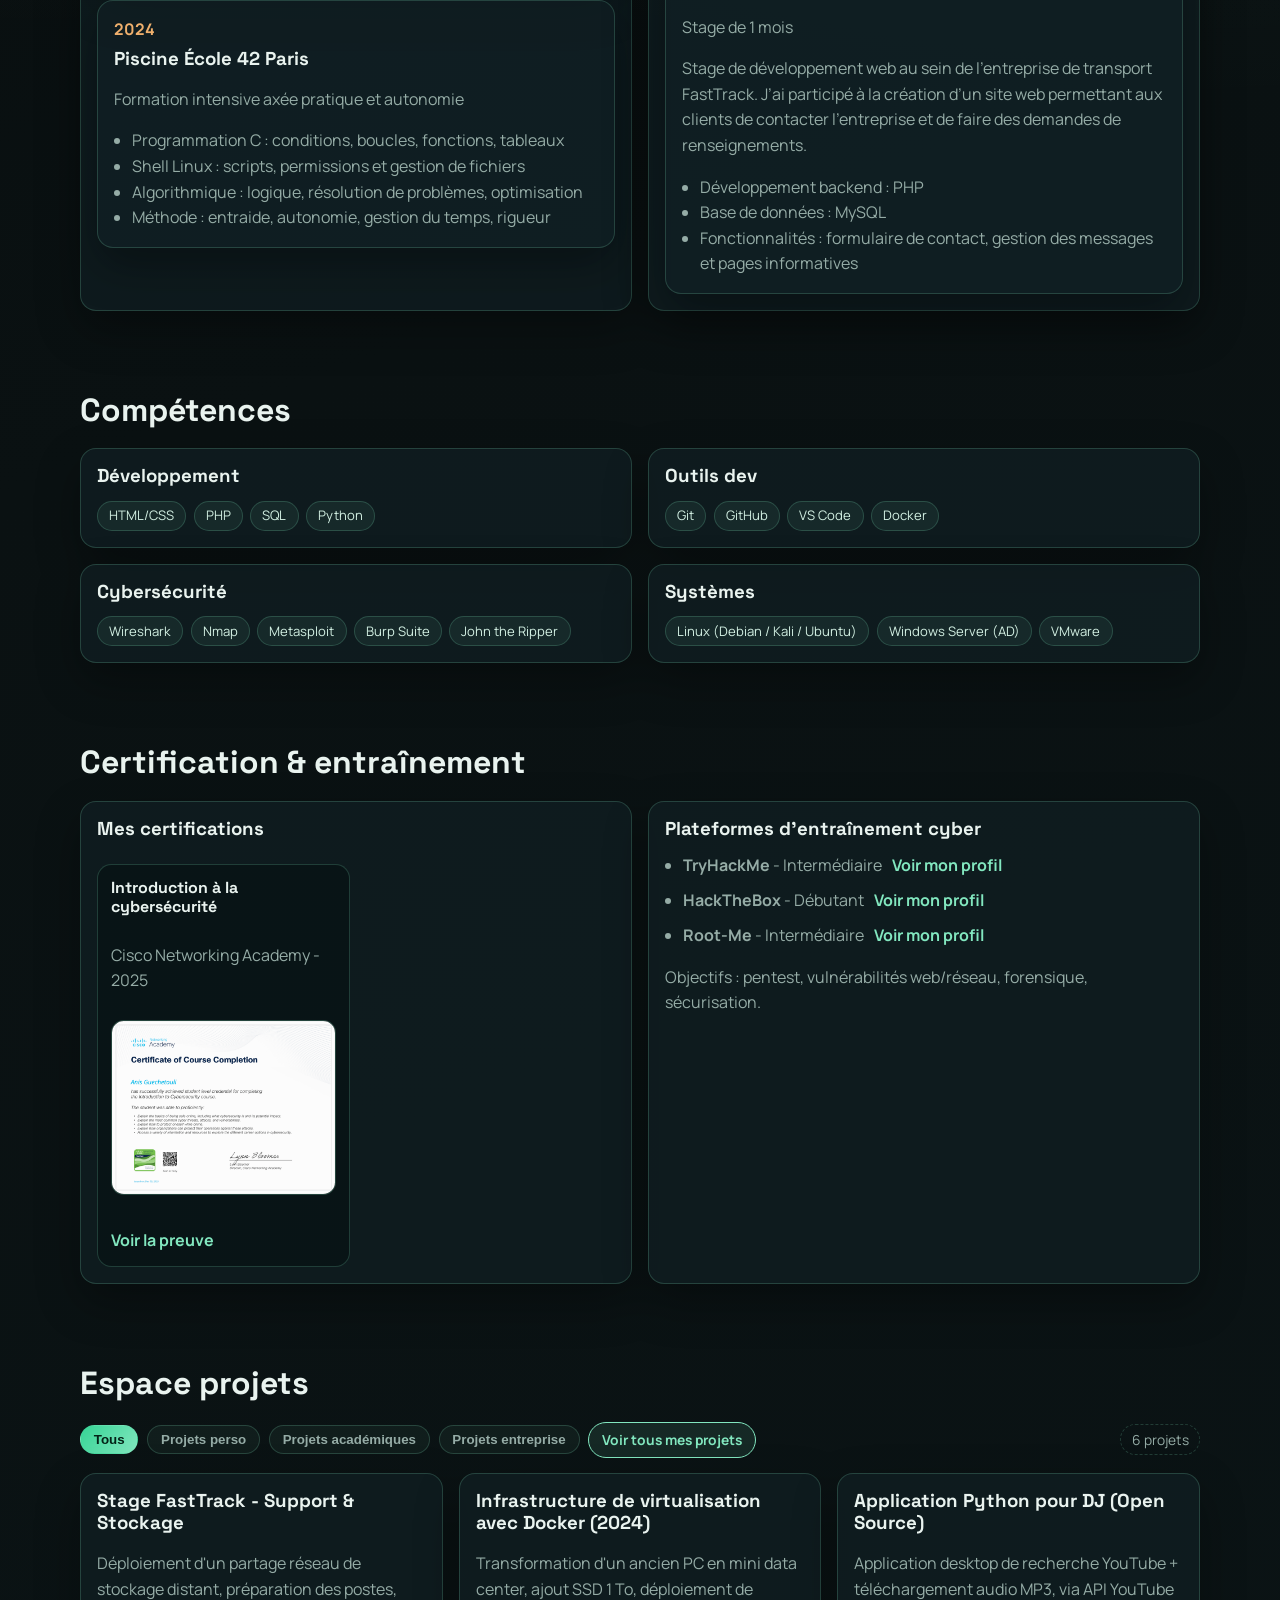
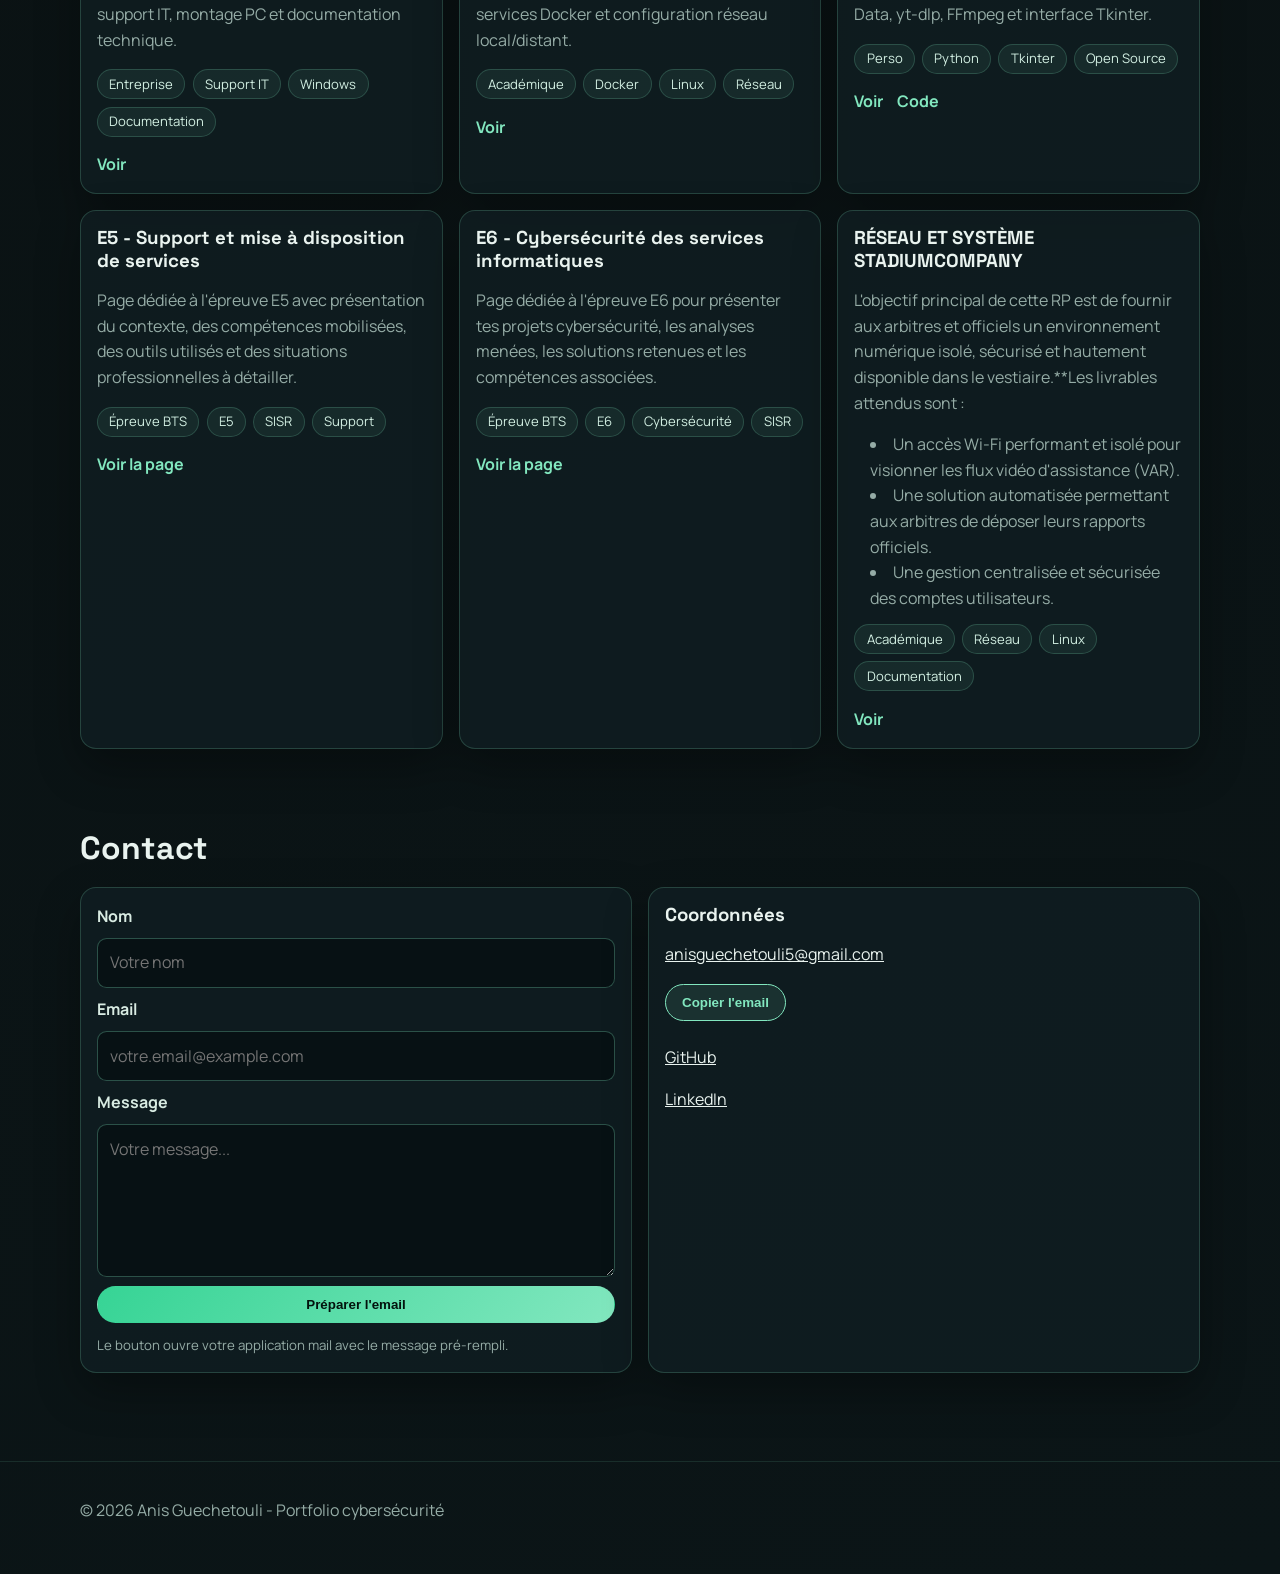
==== commit 237dd9d7: "first commit" ====
--- a/index.html
+++ b/index.html
@@ -32,6 +32,8 @@
                     <a href="#profil">Profil</a>
                     <a href="#parcours">Parcours</a>
                     <a href="#projets">Projets</a>
+                    <a href="e5.html">E5</a>
+                    <a href="e6.html">E6</a>
                     <a href="#competences">Compétences</a>
                     <a href="#contact">Contact</a>
                 </nav>
@@ -66,7 +68,10 @@
                 <div class="hero-actions">
                     <a class="btn btn-primary" href="#projets">Voir mes projets</a>
                     <a class="btn btn-ghost" href="mailto:anisguechetouli5@gmail.com">Me contacter</a>
-                </div>
+                    <a class="btn btn-primary" href="e5.html">E5</a>
+                    <a class="btn btn-primary" href="e6.html">E6</a>
+                </div>
+                
 
                 <div class="social-links">
                     <a href="https://github.com/anis-guechetouli" target="_blank" rel="noreferrer">GitHub</a>
@@ -397,6 +402,30 @@
                     </article>
 
                     <article class="project-card" data-category="academique">
+                        <h3>E5 - Support et mise à disposition de services</h3>
+                        <p>Page dédiée à l'épreuve E5 avec présentation du contexte, des compétences
+                            mobilisées, des outils utilisés et des situations professionnelles à détailler.</p>
+                        <div class="tags">
+                            <span>Épreuve BTS</span><span>E5</span><span>SISR</span><span>Support</span>
+                        </div>
+                        <div class="project-actions">
+                            <a href="e5.html">Voir la page</a>
+                        </div>
+                    </article>
+
+                    <article class="project-card" data-category="academique">
+                        <h3>E6 - Cybersécurité des services informatiques</h3>
+                        <p>Page dédiée à l'épreuve E6 pour présenter tes projets cybersécurité, les
+                            analyses menées, les solutions retenues et les compétences associées.</p>
+                        <div class="tags">
+                            <span>Épreuve BTS</span><span>E6</span><span>Cybersécurité</span><span>SISR</span>
+                        </div>
+                        <div class="project-actions">
+                            <a href="e6.html">Voir la page</a>
+                        </div>
+                    </article>
+
+                    <article class="project-card" data-category="academique">
                         <h3>RÉSEAU ET SYSTÈME STADIUMCOMPANY</h3>
                         <p>L'objectif principal de cette RP est de fournir aux arbitres et officiels un
                             environnement numérique isolé, sécurisé et hautement disponible dans le
@@ -501,4 +530,4 @@
 
         <script src="script.js?v=20260315b"></script>
     </body>
-</html>+</html>
--- a/styles.css
+++ b/styles.css
@@ -110,6 +110,11 @@
 
 main { padding-bottom: 3rem; }
 .hero { padding: 5.5rem 0 3rem; }
+.subpage-hero {
+  min-height: 48vh;
+  display: grid;
+  align-content: center;
+}
 
 .hero-layout {
   display: grid;
@@ -362,6 +367,10 @@
 .projects-grid { display: grid; grid-template-columns: repeat(3, minmax(0, 1fr)); gap: 1rem; }
 .project-card.is-hidden { display: none; }
 
+.project-card > li {
+  margin-left: 1rem;
+}
+
 .project-actions { display: flex; gap: 0.85rem; margin-top: 0.95rem; }
 .project-actions a { text-decoration: none; color: var(--accent); font-weight: 700; }
 
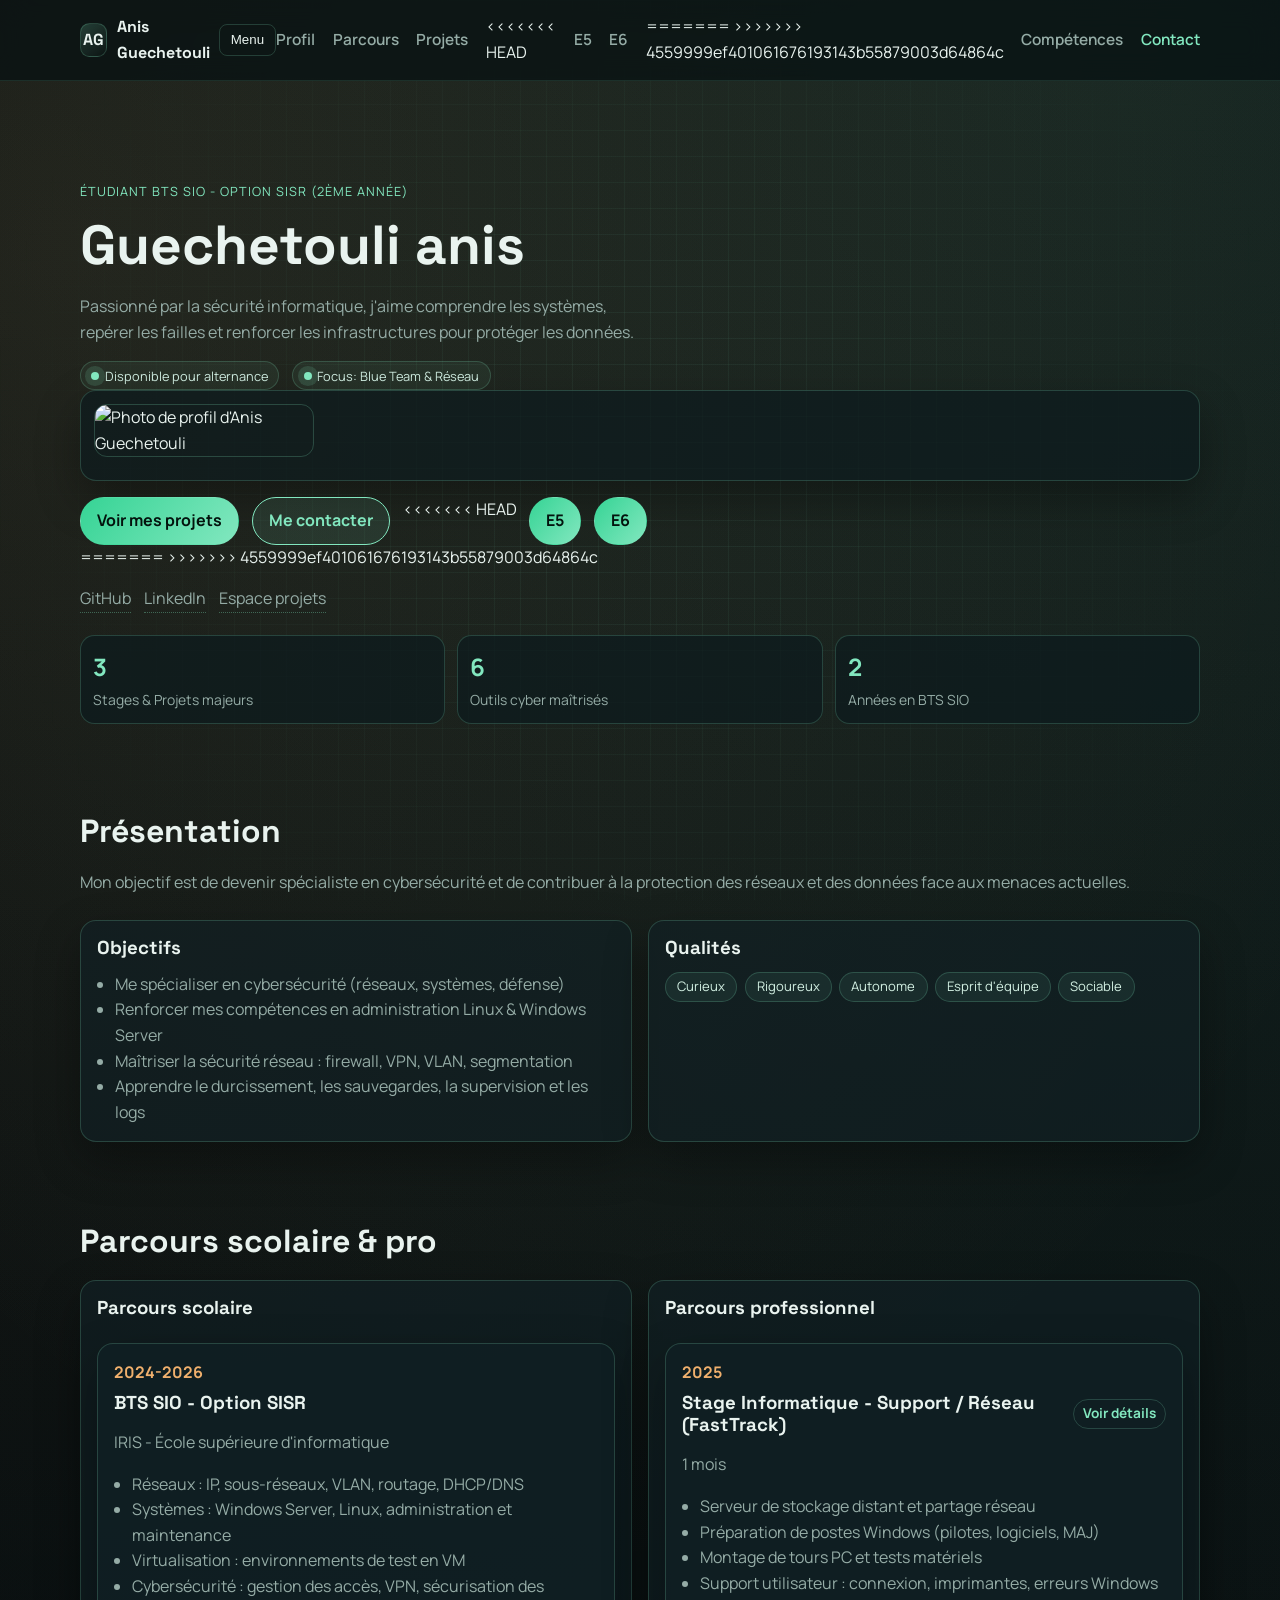
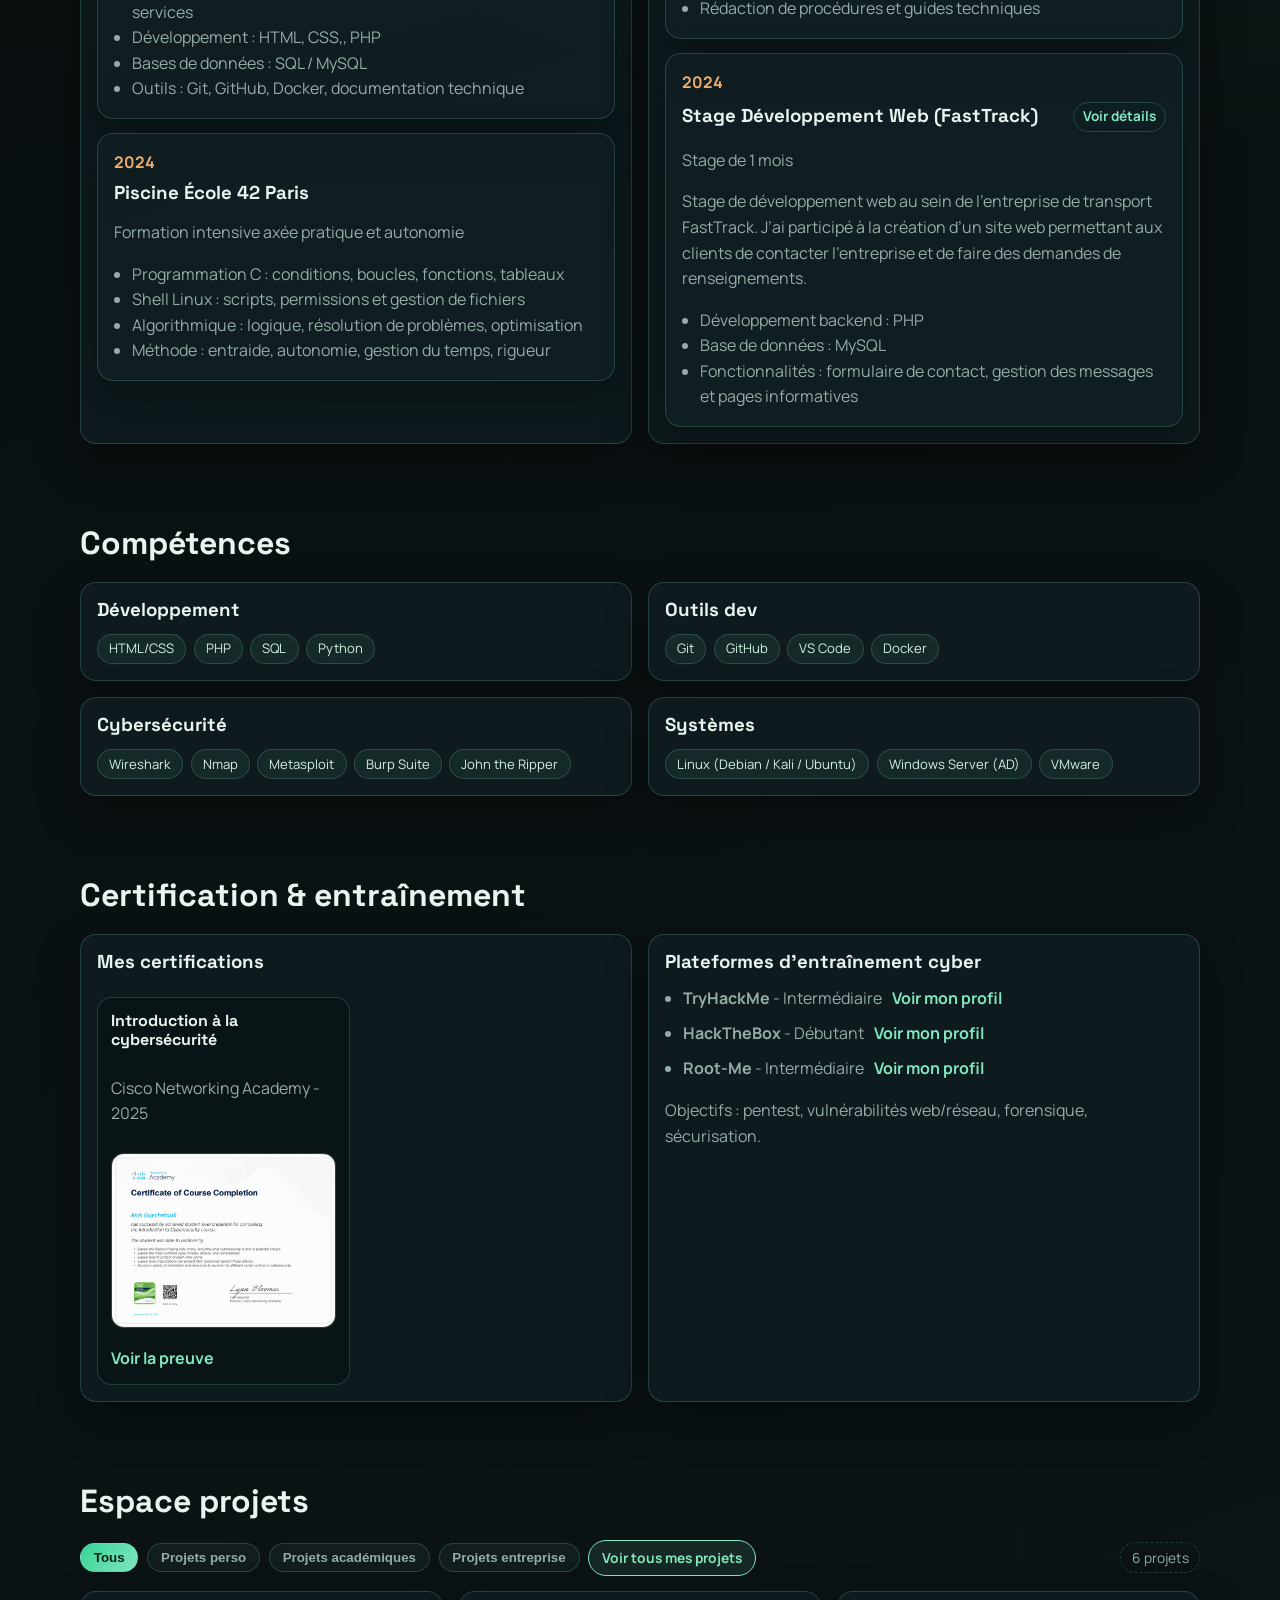
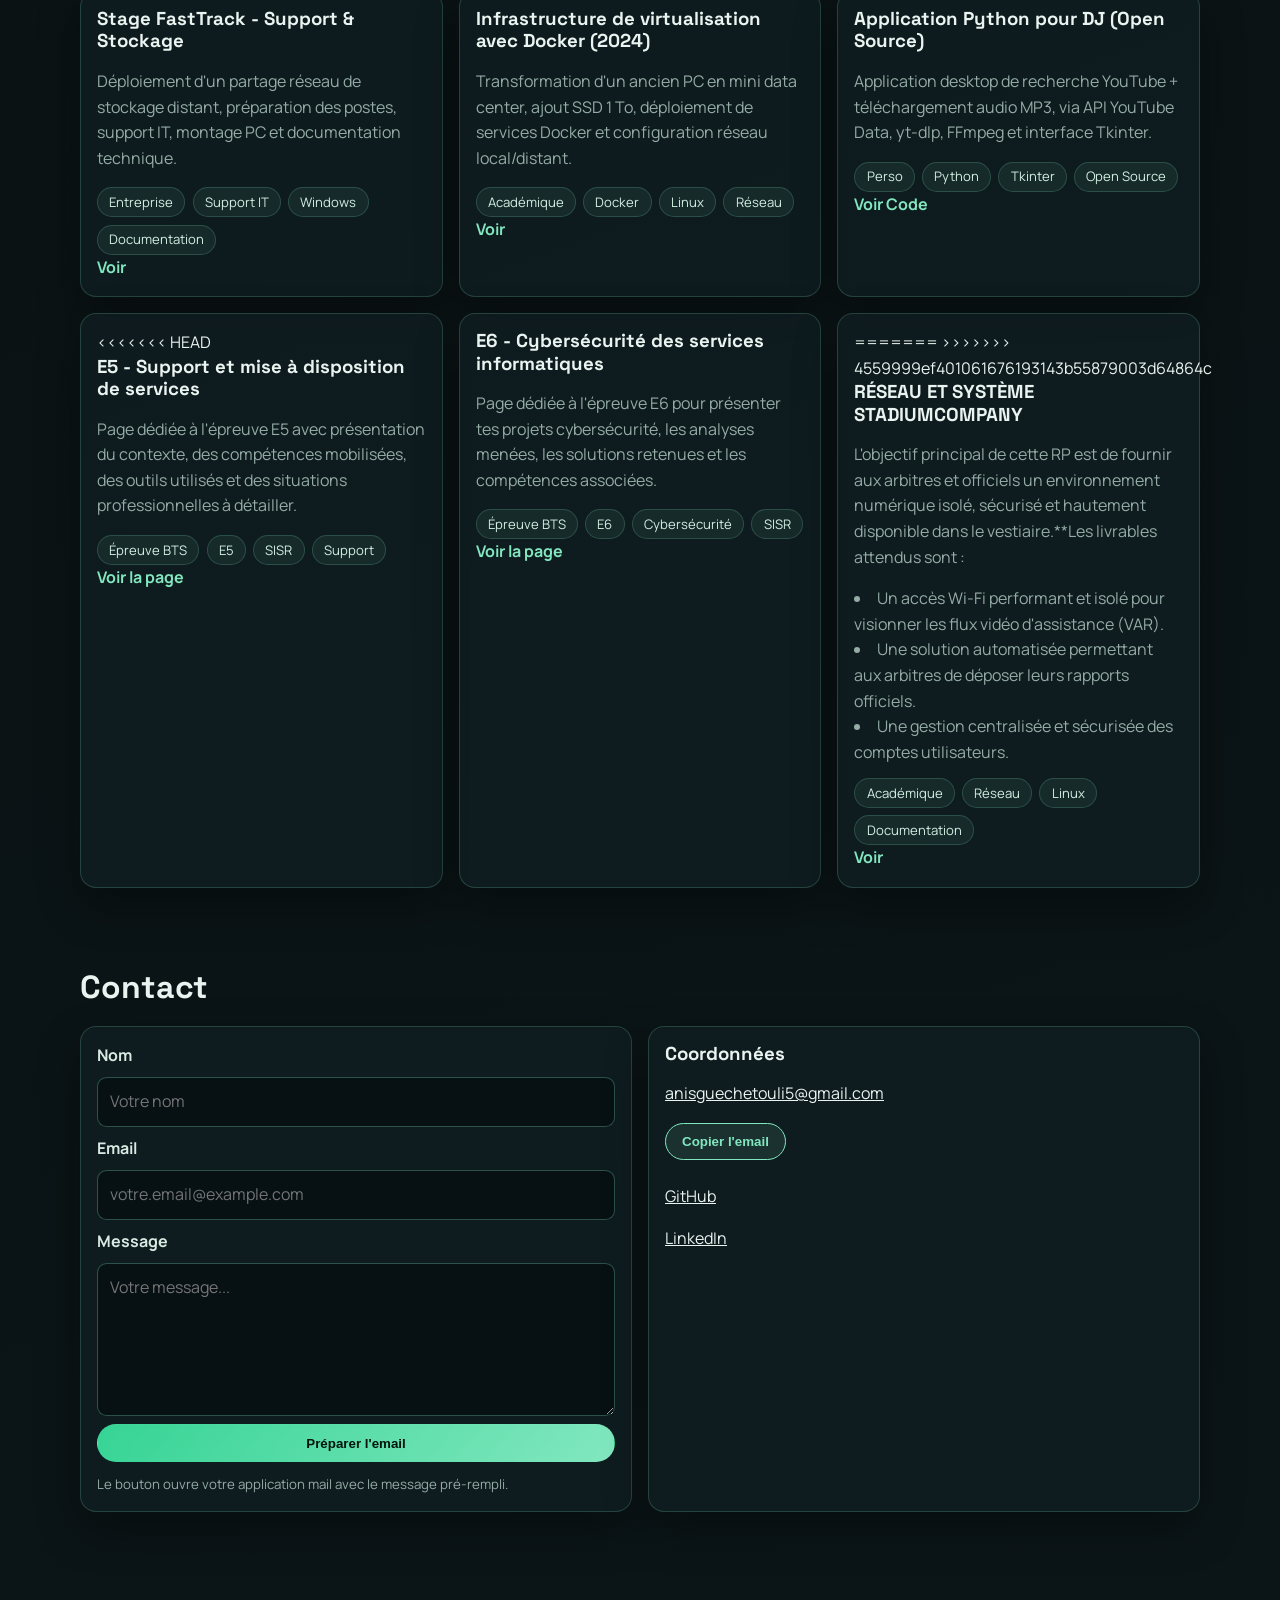
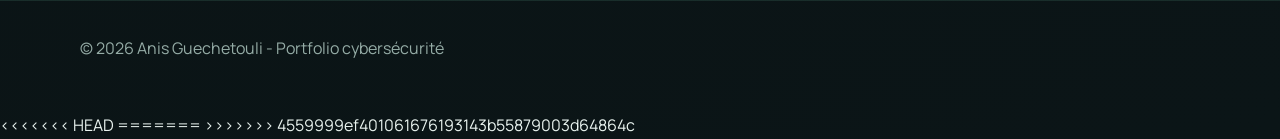
==== commit 6ce3efd5: "résolution des conflits" ====
--- a/index.html
+++ b/index.html
@@ -32,8 +32,11 @@
                     <a href="#profil">Profil</a>
                     <a href="#parcours">Parcours</a>
                     <a href="#projets">Projets</a>
+<<<<<<< HEAD
                     <a href="e5.html">E5</a>
                     <a href="e6.html">E6</a>
+=======
+>>>>>>> 4559999ef401061676193143b55879003d64864c
                     <a href="#competences">Compétences</a>
                     <a href="#contact">Contact</a>
                 </nav>
@@ -68,10 +71,14 @@
                 <div class="hero-actions">
                     <a class="btn btn-primary" href="#projets">Voir mes projets</a>
                     <a class="btn btn-ghost" href="mailto:anisguechetouli5@gmail.com">Me contacter</a>
+<<<<<<< HEAD
                     <a class="btn btn-primary" href="e5.html">E5</a>
                     <a class="btn btn-primary" href="e6.html">E6</a>
                 </div>
                 
+=======
+                </div>
+>>>>>>> 4559999ef401061676193143b55879003d64864c
 
                 <div class="social-links">
                     <a href="https://github.com/anis-guechetouli" target="_blank" rel="noreferrer">GitHub</a>
@@ -402,6 +409,7 @@
                     </article>
 
                     <article class="project-card" data-category="academique">
+<<<<<<< HEAD
                         <h3>E5 - Support et mise à disposition de services</h3>
                         <p>Page dédiée à l'épreuve E5 avec présentation du contexte, des compétences
                             mobilisées, des outils utilisés et des situations professionnelles à détailler.</p>
@@ -426,6 +434,8 @@
                     </article>
 
                     <article class="project-card" data-category="academique">
+=======
+>>>>>>> 4559999ef401061676193143b55879003d64864c
                         <h3>RÉSEAU ET SYSTÈME STADIUMCOMPANY</h3>
                         <p>L'objectif principal de cette RP est de fournir aux arbitres et officiels un
                             environnement numérique isolé, sécurisé et hautement disponible dans le
@@ -530,4 +540,8 @@
 
         <script src="script.js?v=20260315b"></script>
     </body>
+<<<<<<< HEAD
 </html>
+=======
+</html>
+>>>>>>> 4559999ef401061676193143b55879003d64864c
--- a/styles.css
+++ b/styles.css
@@ -110,11 +110,14 @@
 
 main { padding-bottom: 3rem; }
 .hero { padding: 5.5rem 0 3rem; }
+<<<<<<< HEAD
 .subpage-hero {
   min-height: 48vh;
   display: grid;
   align-content: center;
 }
+=======
+>>>>>>> 4559999ef401061676193143b55879003d64864c
 
 .hero-layout {
   display: grid;
@@ -367,10 +370,13 @@
 .projects-grid { display: grid; grid-template-columns: repeat(3, minmax(0, 1fr)); gap: 1rem; }
 .project-card.is-hidden { display: none; }
 
+<<<<<<< HEAD
 .project-card > li {
   margin-left: 1rem;
 }
 
+=======
+>>>>>>> 4559999ef401061676193143b55879003d64864c
 .project-actions { display: flex; gap: 0.85rem; margin-top: 0.95rem; }
 .project-actions a { text-decoration: none; color: var(--accent); font-weight: 700; }
 
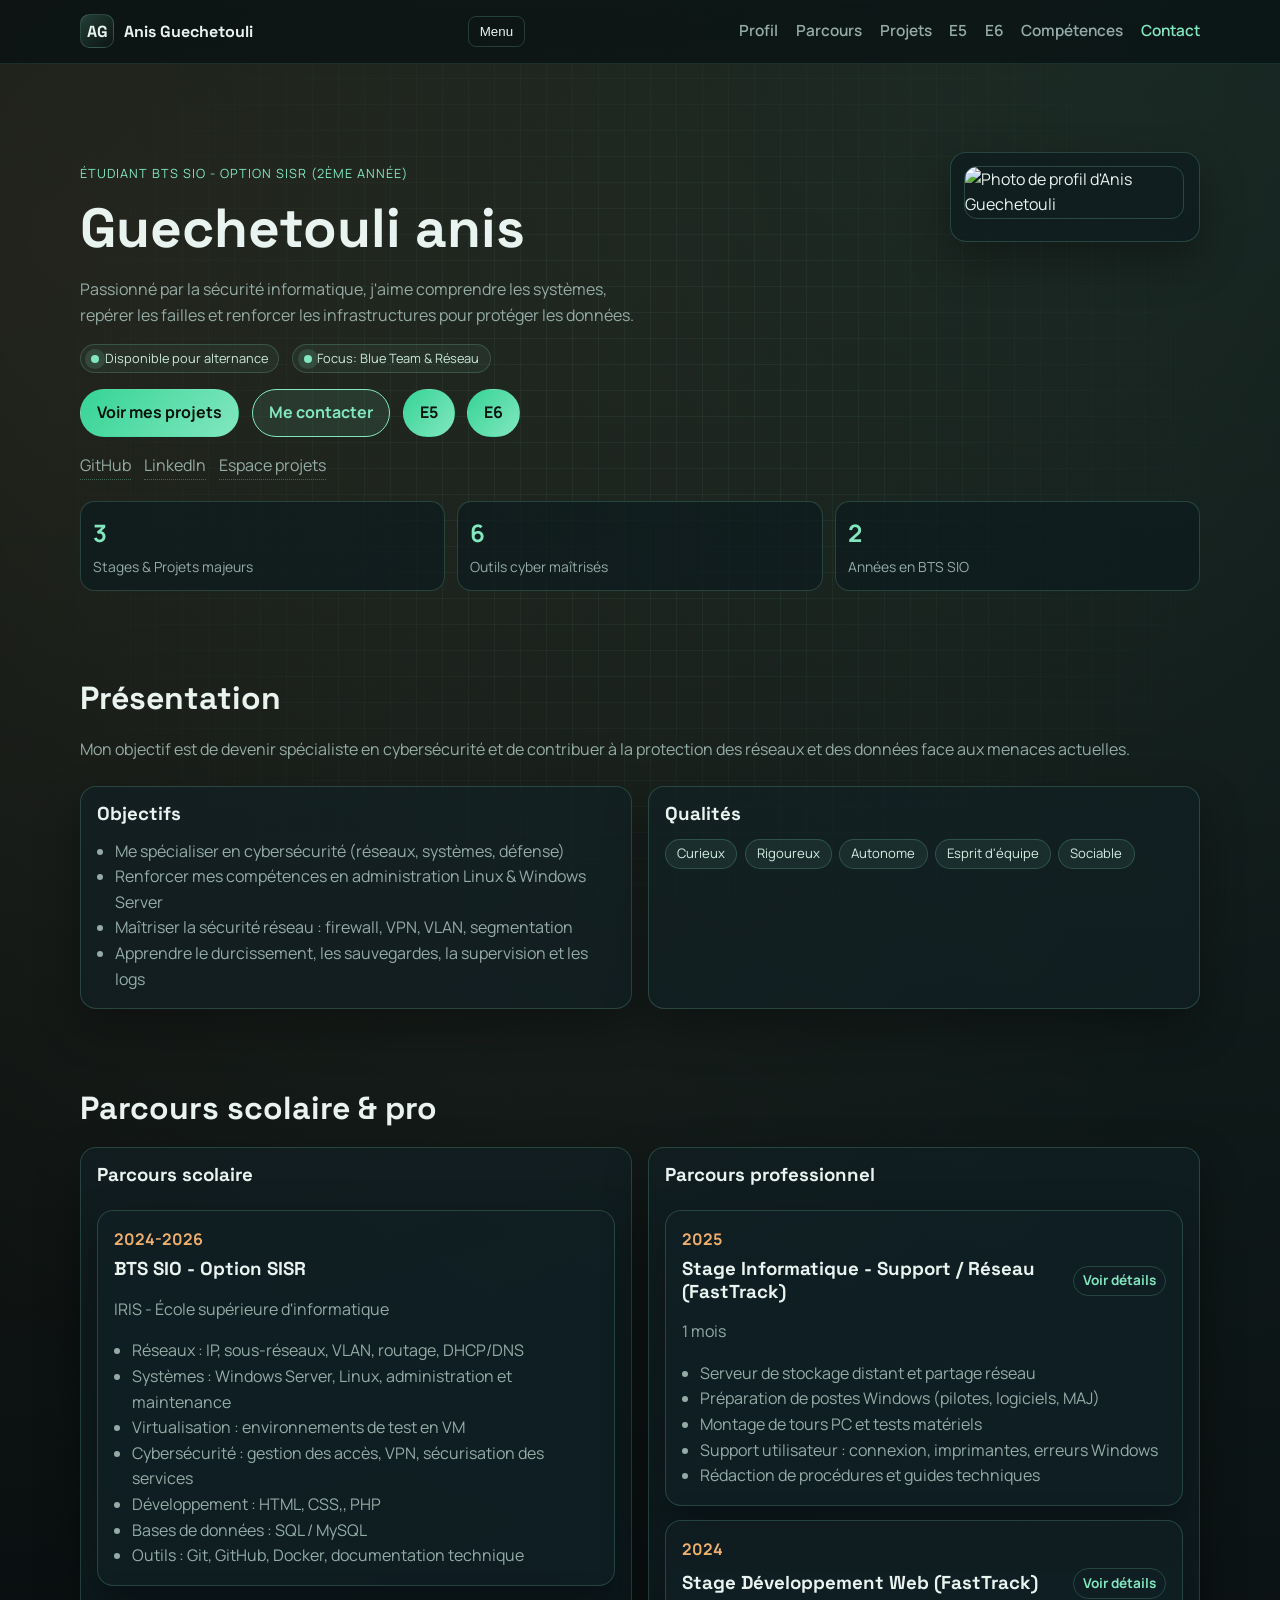
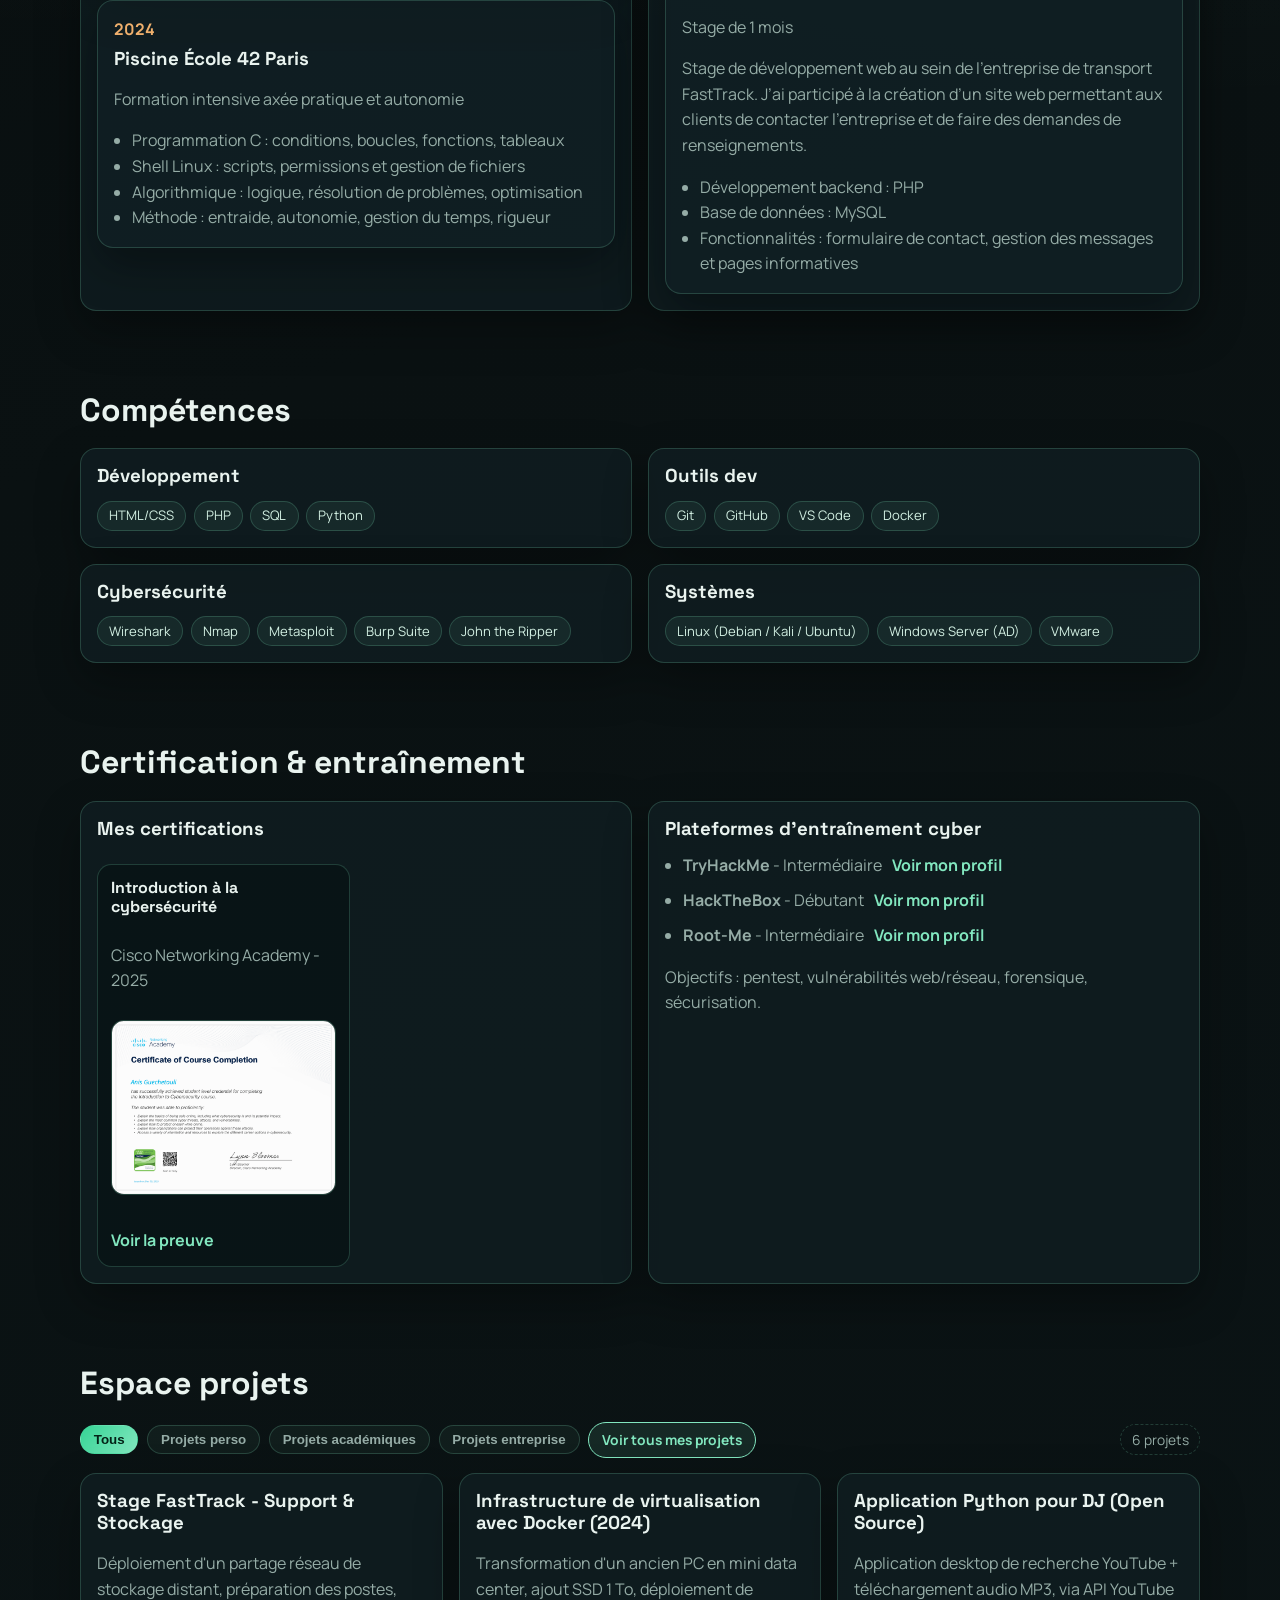
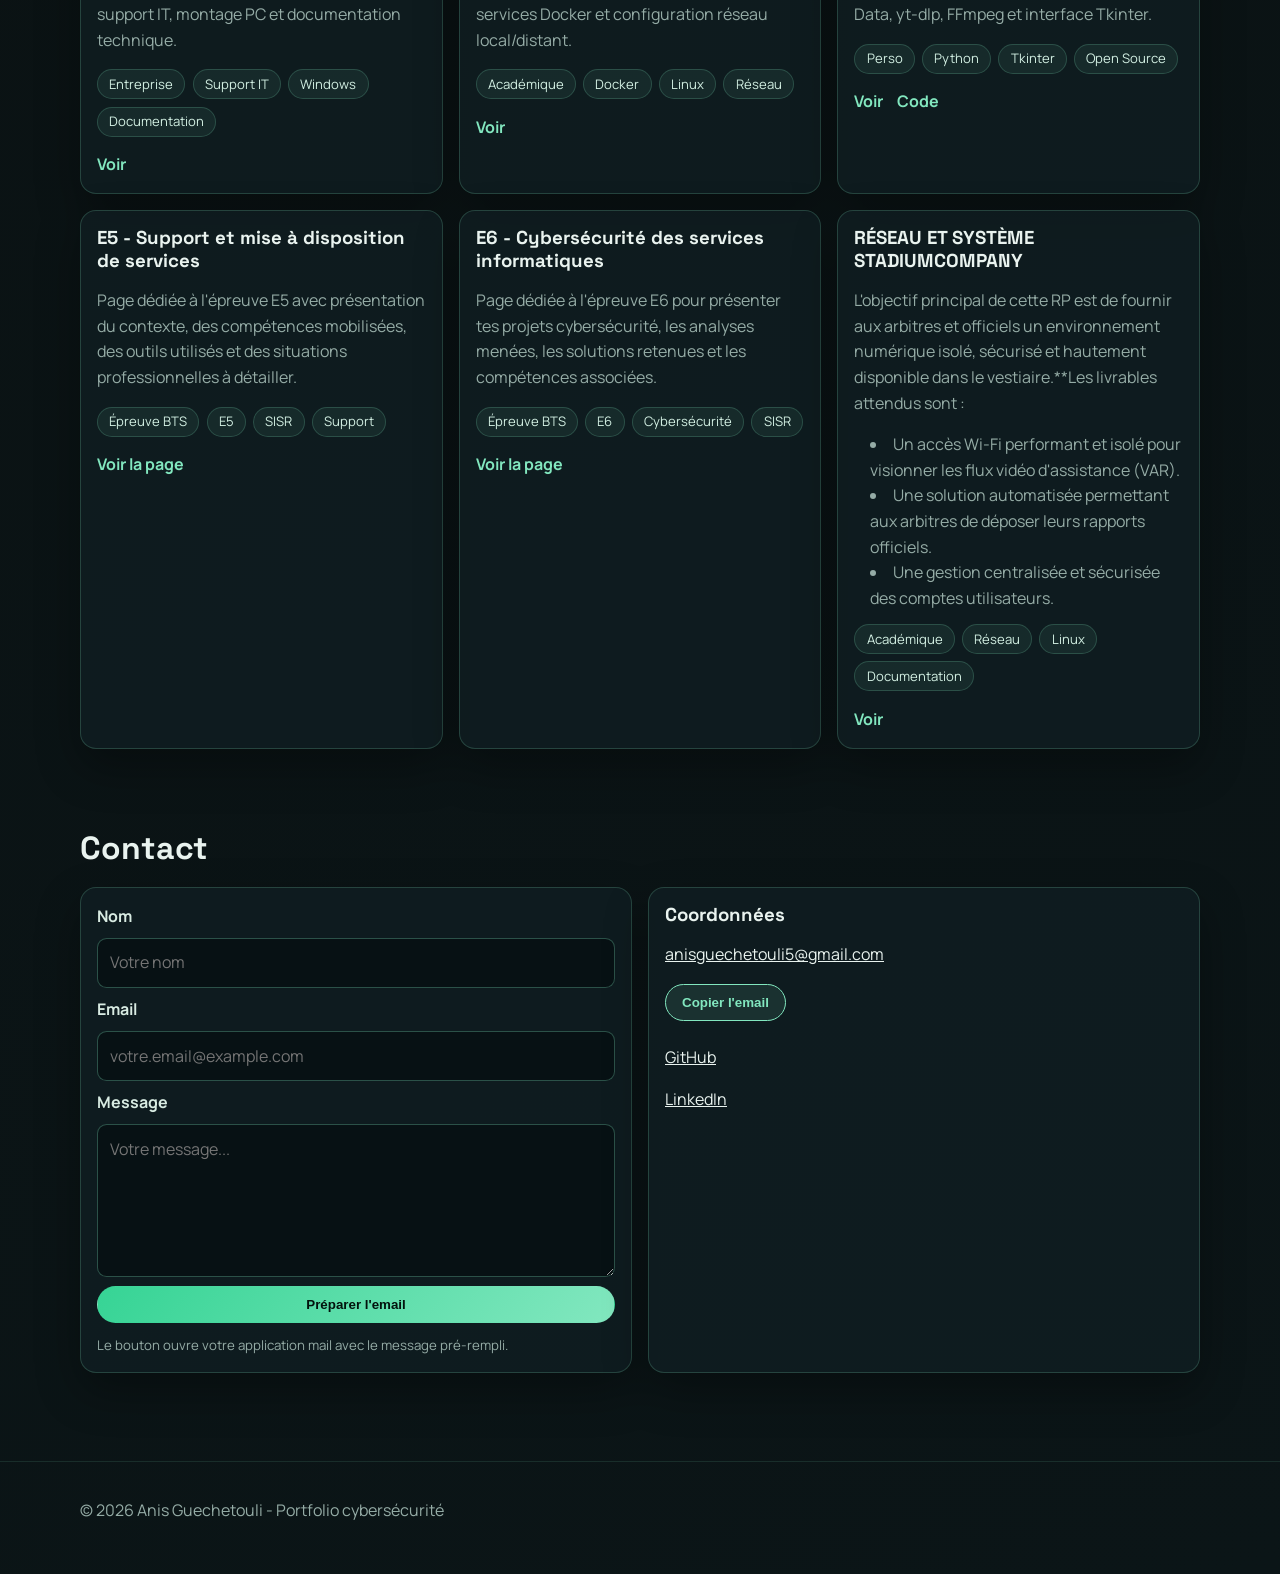
==== commit 8bd9a530: "fix: suppression des marqueurs de conflit" ====
--- a/index.html
+++ b/index.html
@@ -32,11 +32,8 @@
                     <a href="#profil">Profil</a>
                     <a href="#parcours">Parcours</a>
                     <a href="#projets">Projets</a>
-<<<<<<< HEAD
                     <a href="e5.html">E5</a>
                     <a href="e6.html">E6</a>
-=======
->>>>>>> 4559999ef401061676193143b55879003d64864c
                     <a href="#competences">Compétences</a>
                     <a href="#contact">Contact</a>
                 </nav>
@@ -71,14 +68,10 @@
                 <div class="hero-actions">
                     <a class="btn btn-primary" href="#projets">Voir mes projets</a>
                     <a class="btn btn-ghost" href="mailto:anisguechetouli5@gmail.com">Me contacter</a>
-<<<<<<< HEAD
                     <a class="btn btn-primary" href="e5.html">E5</a>
                     <a class="btn btn-primary" href="e6.html">E6</a>
                 </div>
                 
-=======
-                </div>
->>>>>>> 4559999ef401061676193143b55879003d64864c
 
                 <div class="social-links">
                     <a href="https://github.com/anis-guechetouli" target="_blank" rel="noreferrer">GitHub</a>
@@ -409,7 +402,6 @@
                     </article>
 
                     <article class="project-card" data-category="academique">
-<<<<<<< HEAD
                         <h3>E5 - Support et mise à disposition de services</h3>
                         <p>Page dédiée à l'épreuve E5 avec présentation du contexte, des compétences
                             mobilisées, des outils utilisés et des situations professionnelles à détailler.</p>
@@ -434,8 +426,6 @@
                     </article>
 
                     <article class="project-card" data-category="academique">
-=======
->>>>>>> 4559999ef401061676193143b55879003d64864c
                         <h3>RÉSEAU ET SYSTÈME STADIUMCOMPANY</h3>
                         <p>L'objectif principal de cette RP est de fournir aux arbitres et officiels un
                             environnement numérique isolé, sécurisé et hautement disponible dans le
@@ -540,8 +530,4 @@
 
         <script src="script.js?v=20260315b"></script>
     </body>
-<<<<<<< HEAD
 </html>
-=======
-</html>
->>>>>>> 4559999ef401061676193143b55879003d64864c
--- a/styles.css
+++ b/styles.css
@@ -110,14 +110,11 @@
 
 main { padding-bottom: 3rem; }
 .hero { padding: 5.5rem 0 3rem; }
-<<<<<<< HEAD
 .subpage-hero {
   min-height: 48vh;
   display: grid;
   align-content: center;
 }
-=======
->>>>>>> 4559999ef401061676193143b55879003d64864c
 
 .hero-layout {
   display: grid;
@@ -370,13 +367,10 @@
 .projects-grid { display: grid; grid-template-columns: repeat(3, minmax(0, 1fr)); gap: 1rem; }
 .project-card.is-hidden { display: none; }
 
-<<<<<<< HEAD
 .project-card > li {
   margin-left: 1rem;
 }
 
-=======
->>>>>>> 4559999ef401061676193143b55879003d64864c
 .project-actions { display: flex; gap: 0.85rem; margin-top: 0.95rem; }
 .project-actions a { text-decoration: none; color: var(--accent); font-weight: 700; }
 
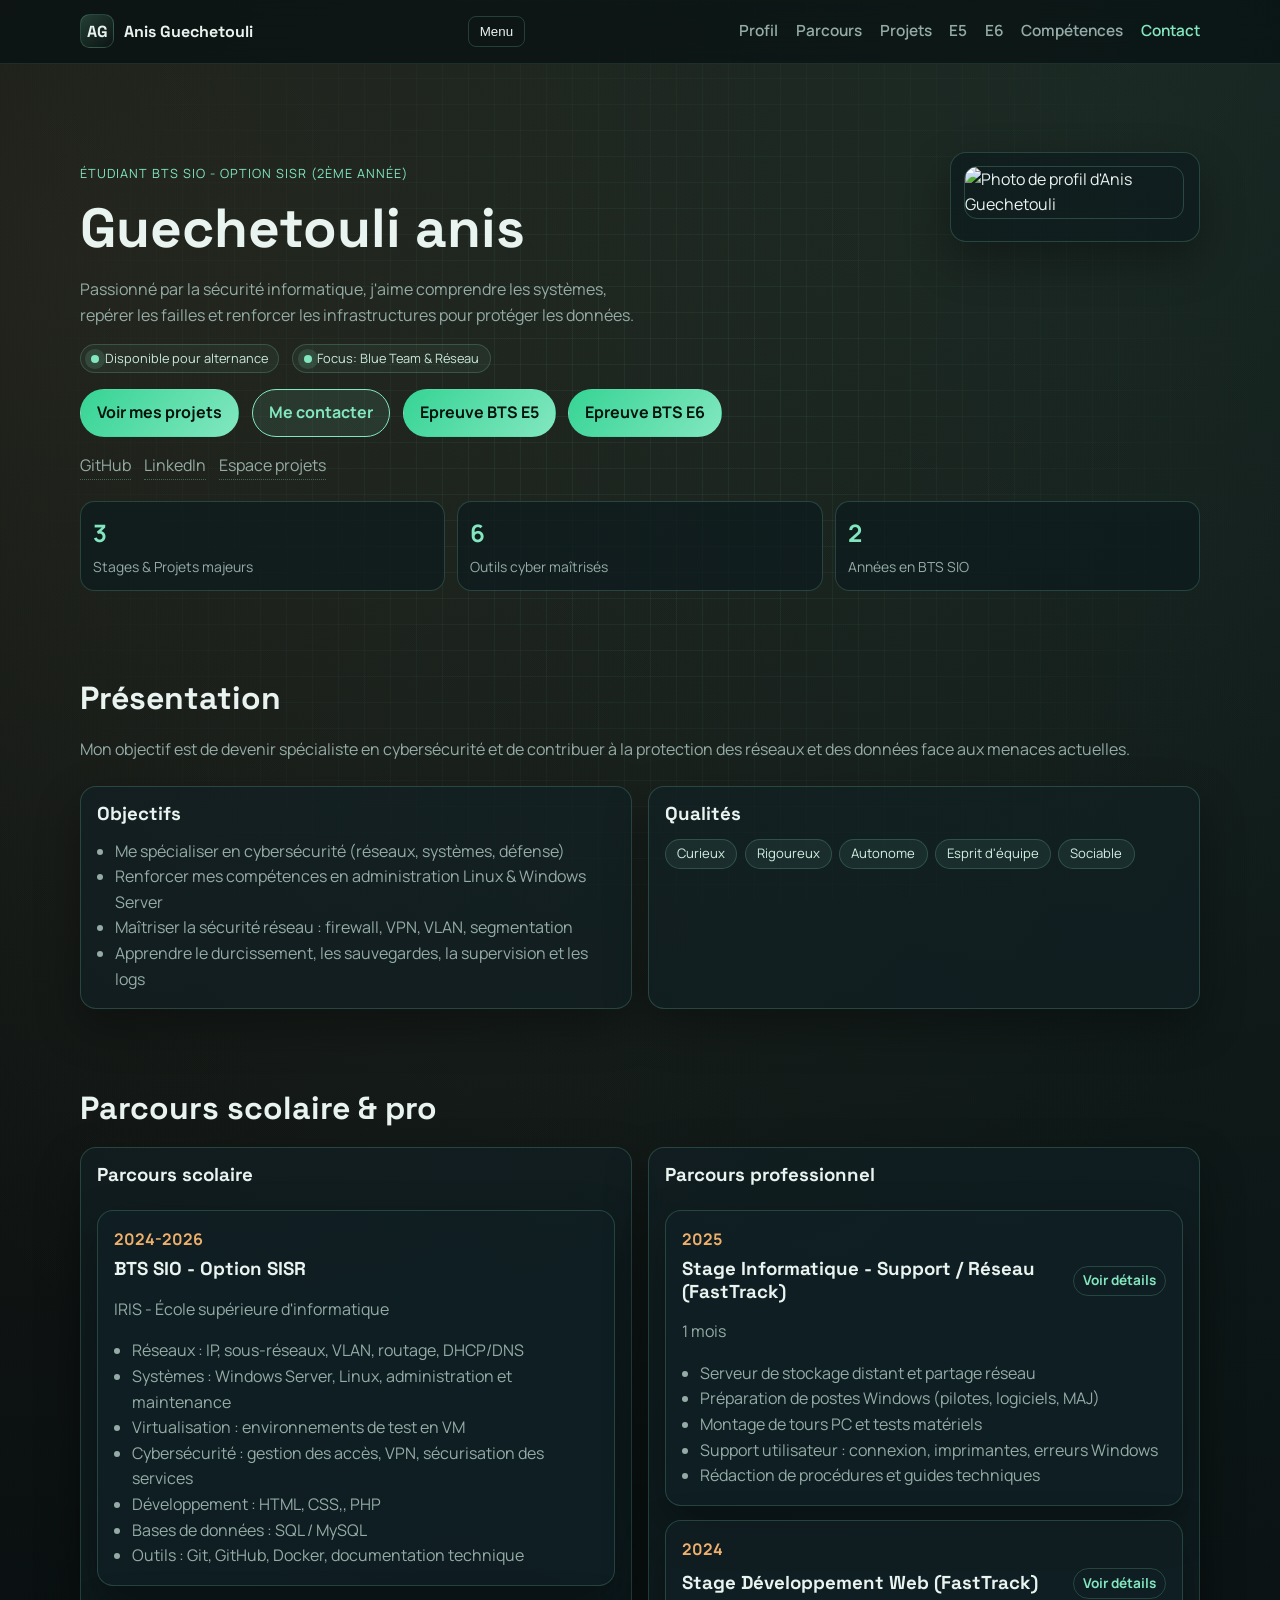
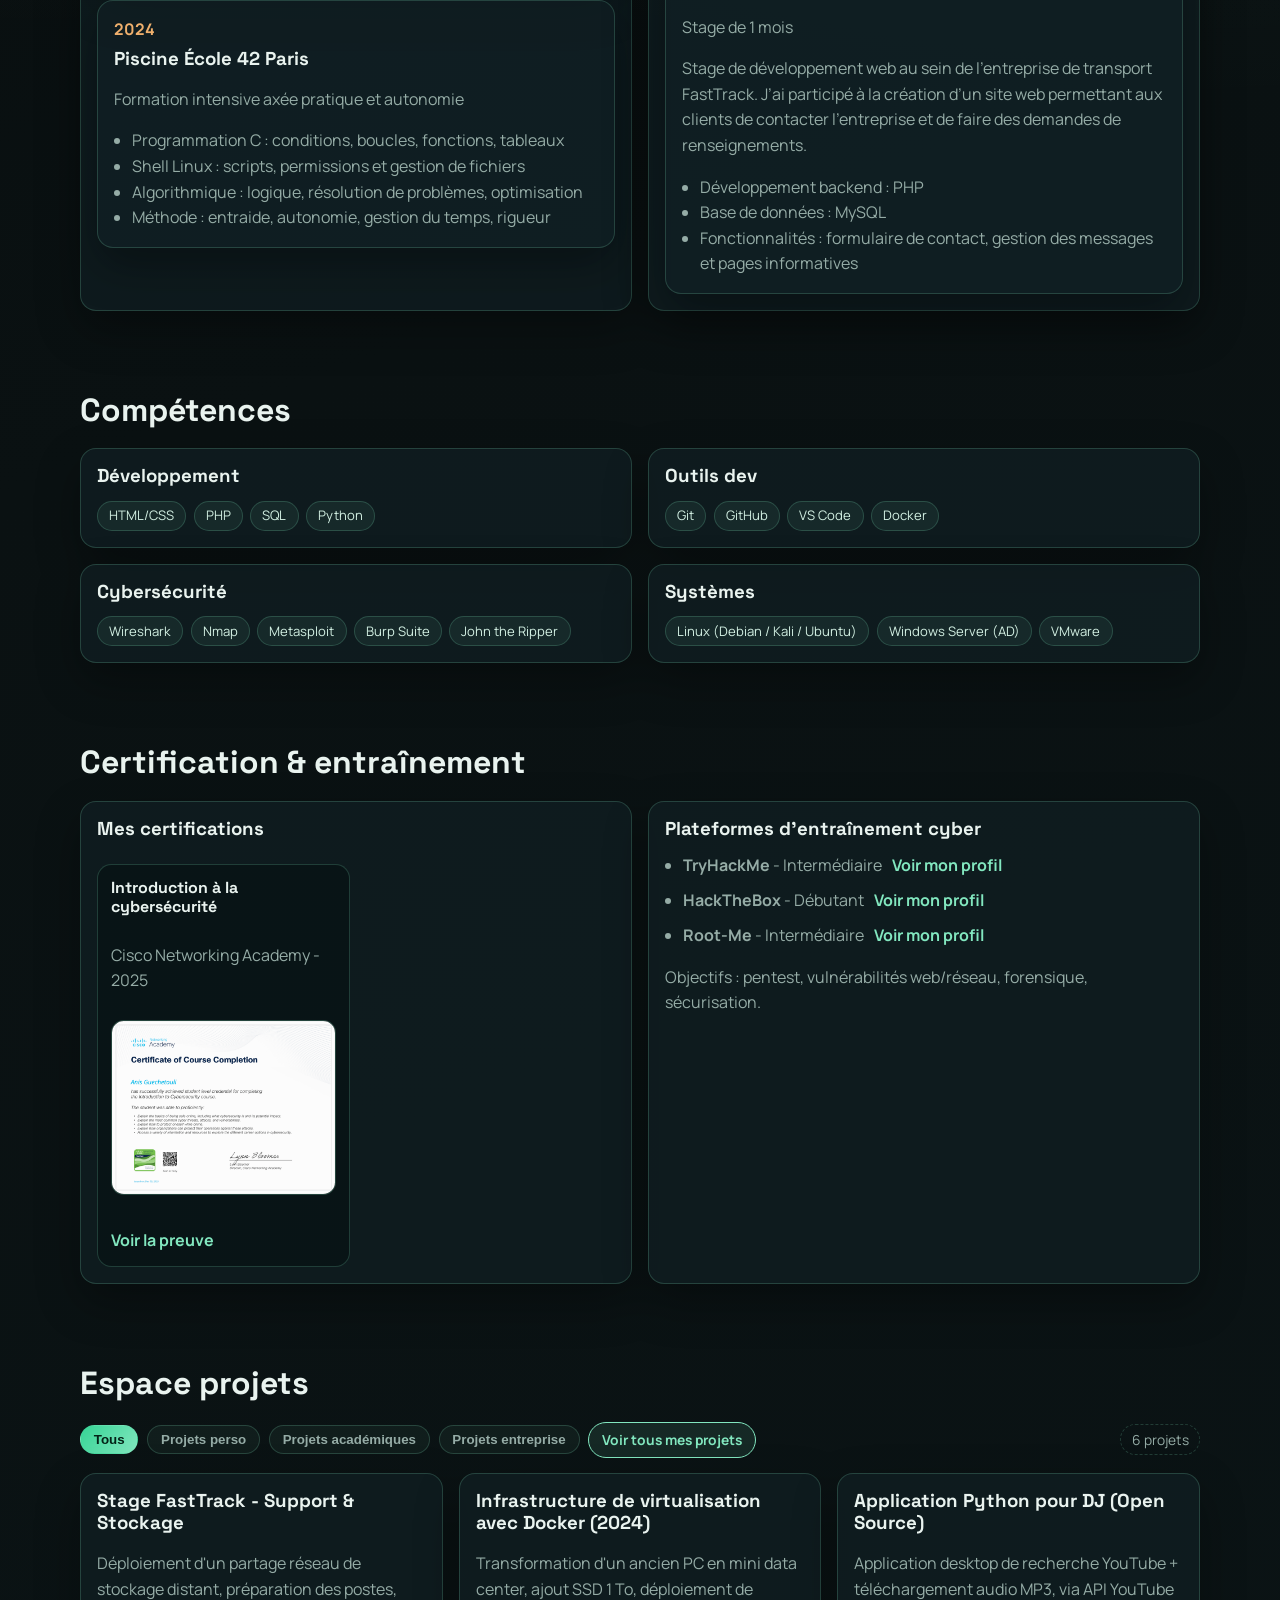
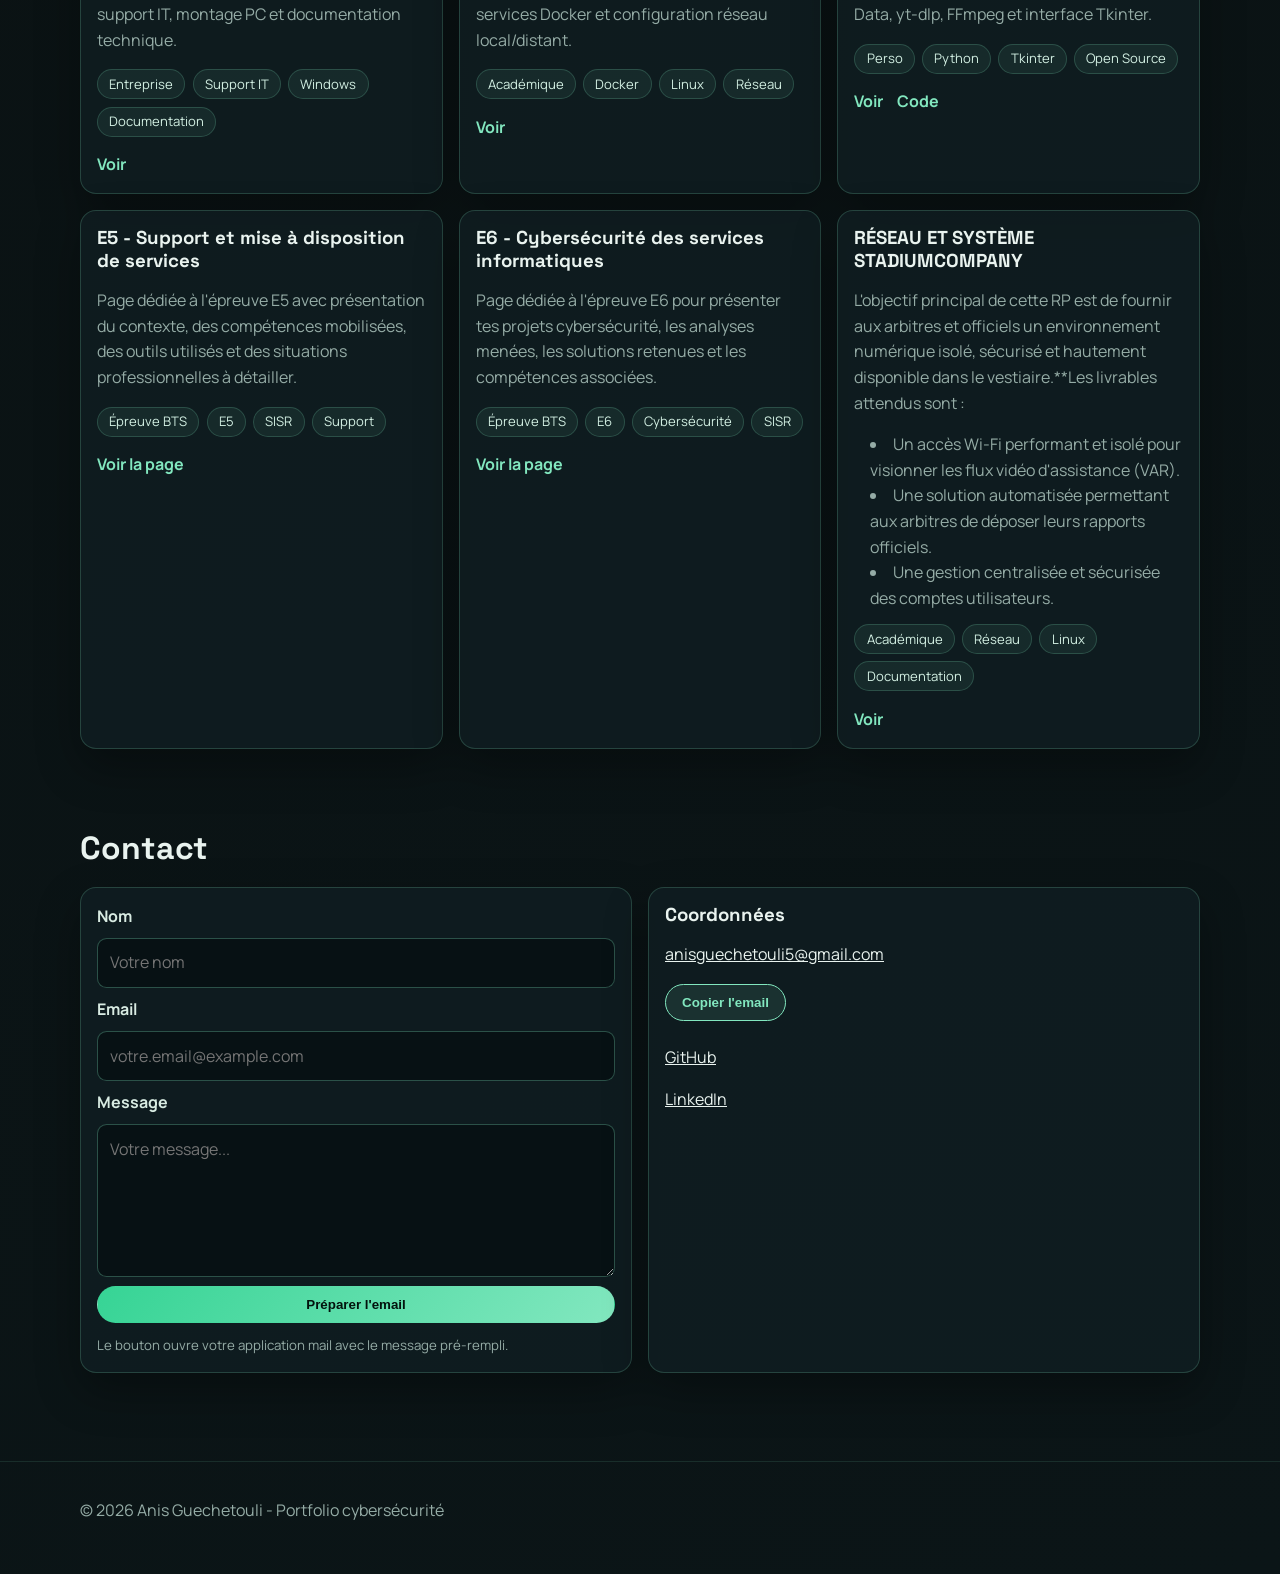
==== commit fffcd45c: "update" ====
--- a/index.html
+++ b/index.html
@@ -68,8 +68,8 @@
                 <div class="hero-actions">
                     <a class="btn btn-primary" href="#projets">Voir mes projets</a>
                     <a class="btn btn-ghost" href="mailto:anisguechetouli5@gmail.com">Me contacter</a>
-                    <a class="btn btn-primary" href="e5.html">E5</a>
-                    <a class="btn btn-primary" href="e6.html">E6</a>
+                    <a class="btn btn-primary" href="e5.html">Epreuve BTS E5</a>
+                    <a class="btn btn-primary" href="e6.html">Epreuve BTS E6</a>
                 </div>
                 
 
